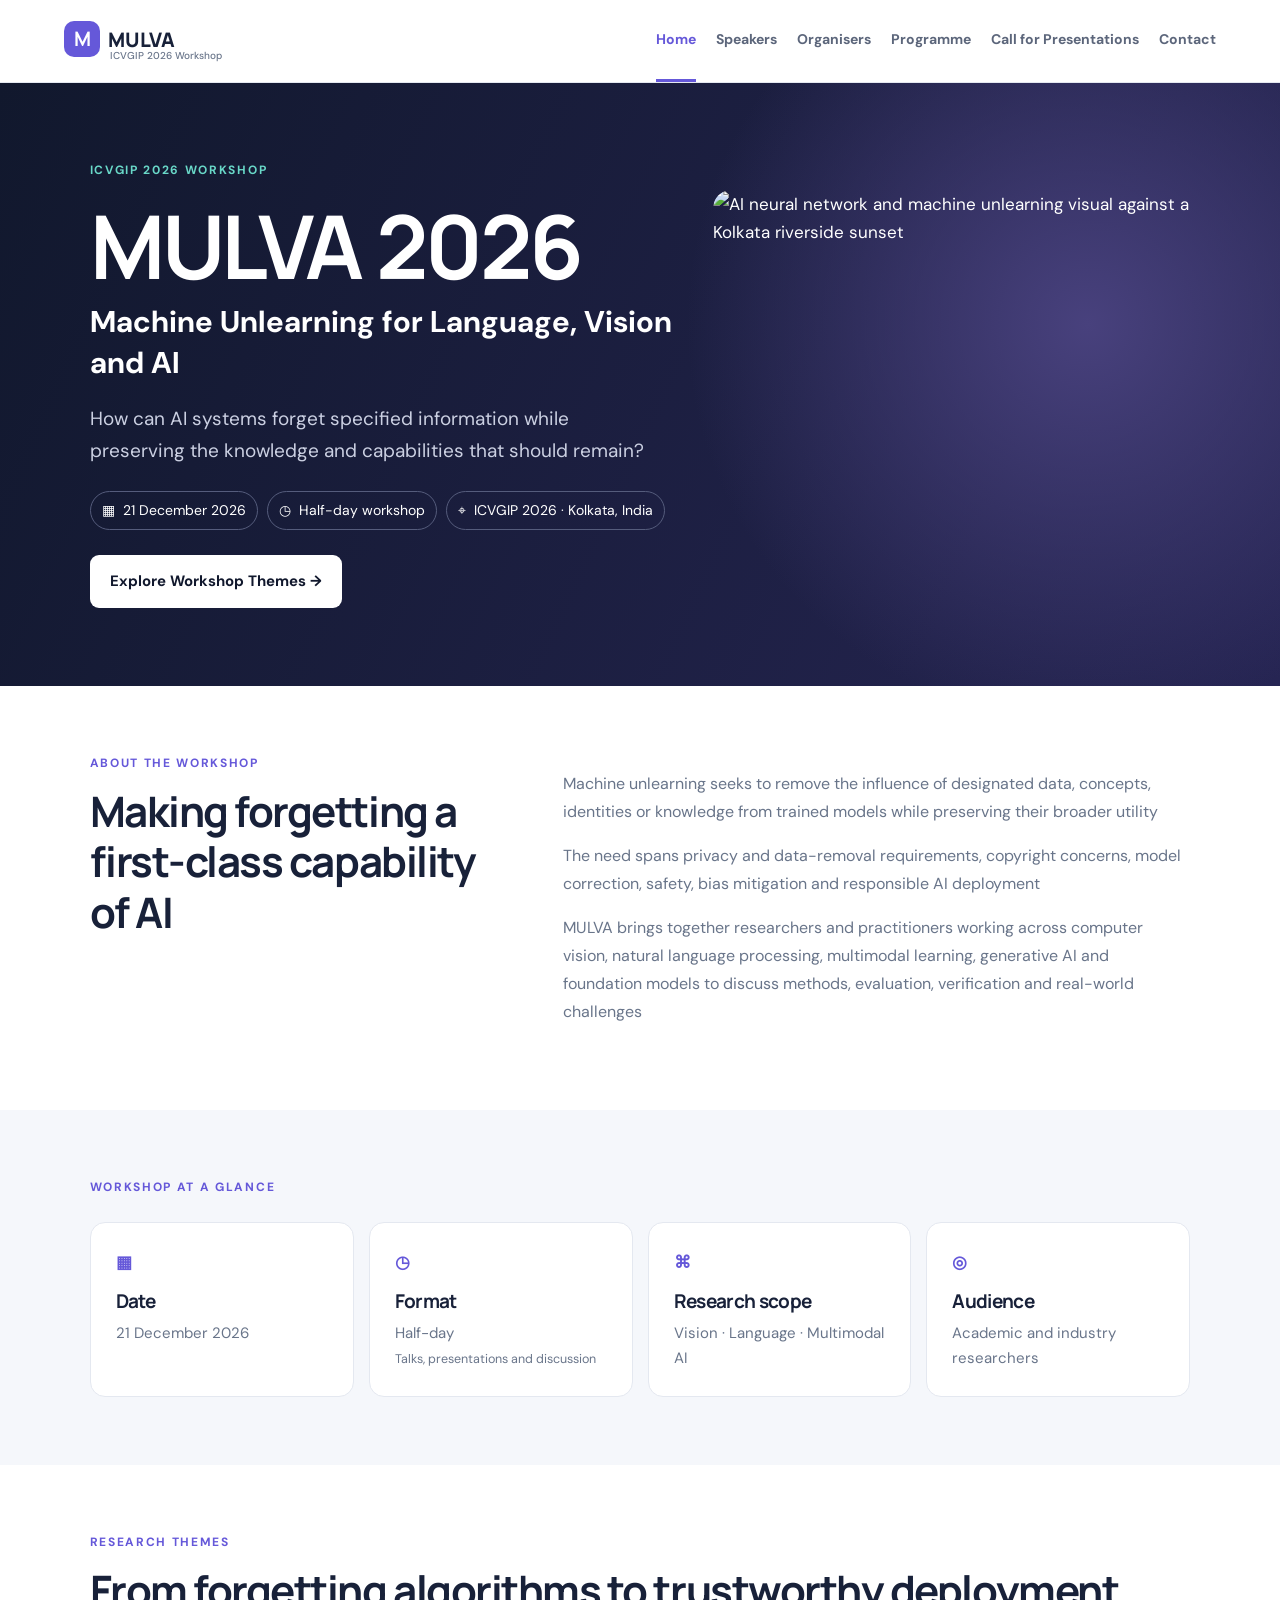
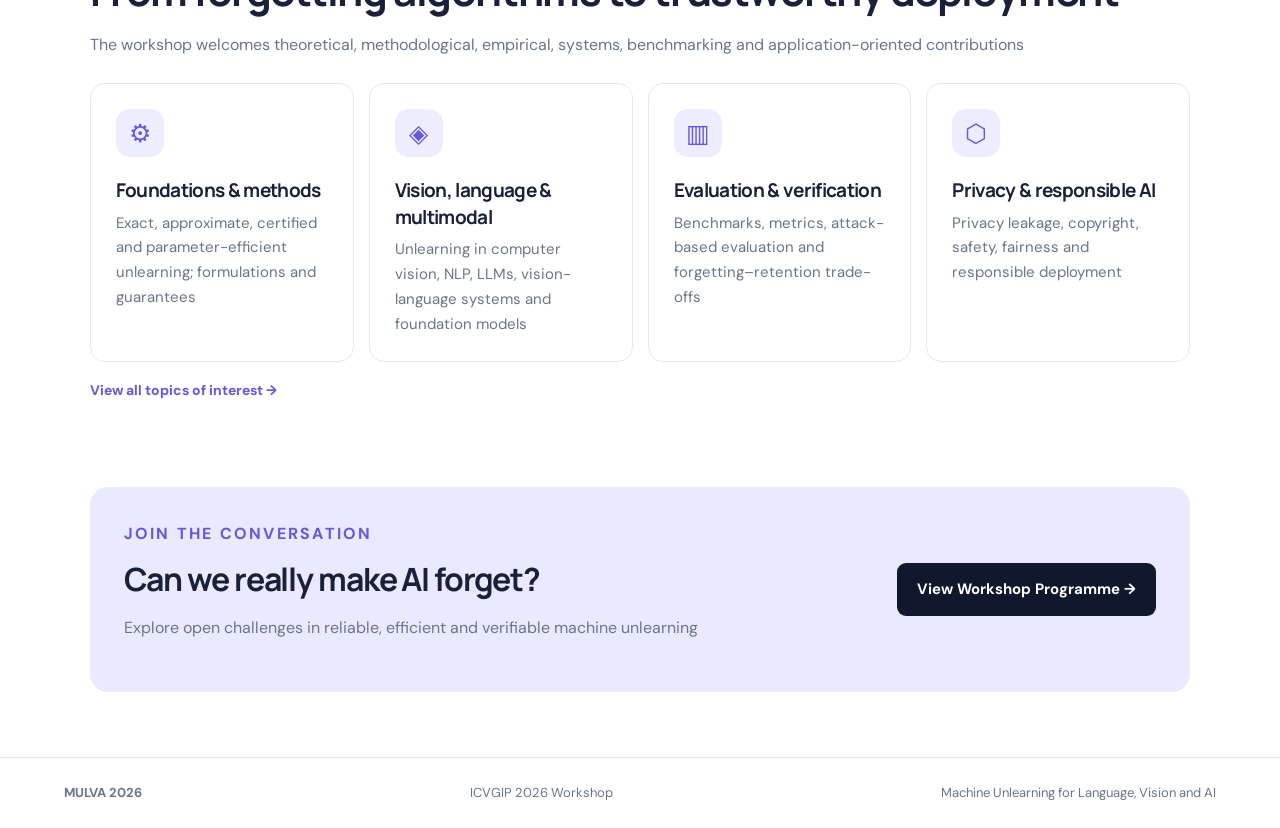
==== index.html @ ffd749b0 "Update index.html" ====
<!doctype html>
<html lang="en">
<head>
  <meta charset="utf-8">
  <meta name="viewport" content="width=device-width, initial-scale=1">
  <meta name="description" content="MULVA 2026: Machine Unlearning for Language, Vision and AI — ICVGIP 2026 workshop">
  <title>Home | MULVA 2026</title>
  <link rel="stylesheet" href="assets/style.css">

  <style>
    /* Homepage readability improvements */
    body {
      font-size: 17px;
    }

    .nav a {
      font-size: 14px;
    }

    .hero {
      min-height: 490px;
      padding-top: 78px;
      padding-bottom: 78px;
    }

    .hero h1 {
      font-size: clamp(58px, 7vw, 88px);
    }

    .hero .subtitle {
      font-size: clamp(22px, 2.5vw, 30px);
      line-height: 1.35;
    }

    .hero p:not(.eyebrow):not(.subtitle) {
      font-size: 19px;
      line-height: 1.65;
    }

    .meta span {
      font-size: 14px;
    }

    .button {
      font-size: 15px;
      padding: 14px 20px;
    }

    .eyebrow {
      font-size: 12px;
    }

    .copy p,
    .muted {
      font-size: 16px;
      line-height: 1.75;
    }

    .section h2 {
      font-size: clamp(30px, 3.5vw, 42px);
    }

    .card {
      padding: 25px;
    }

    .card h3 {
      font-size: 19px;
      line-height: 1.4;
    }

    .card p {
      font-size: 15px;
      line-height: 1.65;
    }

    .cta h2 {
      font-size: 32px;
    }

    .cta p {
      font-size: 16px;
    }

    .email {
      font-size: 14px;
    }

    .footer {
      font-size: 13px;
    }

    /* Photographic hero banner */
    .art {
      position: relative;
      min-width: 0;
      height: 390px;
      overflow: hidden;
      isolation: isolate;
      border-radius: 18px;
    }

    .hero-banner-image {
      display: block;
      width: 100%;
      height: 100%;
      object-fit: cover;
      object-position: center;
      border-radius: 18px;
    }

    /* Research-theme cards: no numerical labels */
    .theme-card-icon {
      display: inline-grid;
      place-items: center;
      width: 48px;
      height: 48px;
      border-radius: 14px;
      background: #eeedff;
      color: var(--purple);
      font-size: 25px;
      margin-bottom: 8px;
    }

    /* Tablet layout */
    @media (max-width: 980px) {
      .hero {
        min-height: auto;
      }

      .nav a {
        font-size: 12px;
      }

      .card {
        padding: 20px;
      }
    }

    /* Mobile layout */
    @media (max-width: 740px) {
      body {
        font-size: 16px;
      }

      .hero {
        padding: 48px 24px 25px;
      }

      .hero h1 {
        font-size: clamp(48px, 12vw, 65px);
      }

      .hero .subtitle {
        font-size: 23px;
      }

      .hero p:not(.eyebrow):not(.subtitle) {
        font-size: 17px;
      }

      .art {
        height: 240px;
        margin-top: 10px;
      }

      .copy p,
      .muted {
        font-size: 16px;
      }

      .card h3 {
        font-size: 19px;
      }

      .card p {
        font-size: 16px;
      }

      .cta h2 {
        font-size: 28px;
      }

      .footer {
        font-size: 12px;
      }
    }
  </style>
</head>

<body>
  <header class="header">
    <a class="brand" href="index.html">
      <b>M</b>MULVA
      <small>ICVGIP 2026 Workshop</small>
    </a>

    <button
      class="toggle"
      aria-label="Toggle navigation"
      aria-expanded="false"
    >☰</button>

    <nav class="nav">
      <a class="active" href="index.html">Home</a>
      <a href="speakers.html">Speakers</a>
      <a href="organisers.html">Organisers</a>
      <a href="program.html">Programme</a>
      <a href="call-for-presentations.html">Call for Presentations</a>
      <a href="contact.html">Contact</a>
    </nav>
  </header>

  <main>
    <section class="hero">
      <div>
        <p class="eyebrow">ICVGIP 2026 Workshop</p>
        <h1>MULVA 2026</h1>
        <p class="subtitle">Machine Unlearning for Language, Vision and AI</p>
        <p>How can AI systems forget specified information while preserving the knowledge and capabilities that should remain?</p>

        <div class="meta">
          <span>▦ &nbsp;21 December 2026</span>
          <span>◷ &nbsp;Half-day workshop</span>
          <span>⌖ &nbsp;ICVGIP 2026 · Kolkata, India</span>
        </div>

        <a class="button" href="call-for-presentations.html">Explore Workshop Themes →</a>
      </div>

      <div class="art">
        <img
          src="assets/mulva-hero.png"
          alt="AI neural network and machine unlearning visual against a Kolkata riverside sunset"
          class="hero-banner-image"
        >
      </div>
    </section>

    <section class="section intro">
      <div>
        <p class="eyebrow">About the workshop</p>
        <h2>Making forgetting a first-class capability of AI</h2>
      </div>

      <div class="copy">
        <p>Machine unlearning seeks to remove the influence of designated data, concepts, identities or knowledge from trained models while preserving their broader utility</p>
        <p>The need spans privacy and data-removal requirements, copyright concerns, model correction, safety, bias mitigation and responsible AI deployment</p>
        <p>MULVA brings together researchers and practitioners working across computer vision, natural language processing, multimodal learning, generative AI and foundation models to discuss methods, evaluation, verification and real-world challenges</p>
      </div>
    </section>

    <section class="section wash">
      <p class="eyebrow">Workshop at a glance</p>

      <div class="grid">
        <article class="card">
          <span class="num">▦</span>
          <h3>Date</h3>
          <p>21 December 2026</p>
        </article>

        <article class="card">
          <span class="num">◷</span>
          <h3>Format</h3>
          <p>Half-day<br><small>Talks, presentations and discussion</small></p>
        </article>

        <article class="card">
          <span class="num">⌘</span>
          <h3>Research scope</h3>
          <p>Vision · Language · Multimodal AI</p>
        </article>

        <article class="card">
          <span class="num">◎</span>
          <h3>Audience</h3>
          <p>Academic and industry researchers</p>
        </article>
      </div>
    </section>

    <section class="section">
      <p class="eyebrow">Research themes</p>
      <h2>From forgetting algorithms to trustworthy deployment</h2>
      <p class="muted">The workshop welcomes theoretical, methodological, empirical, systems, benchmarking and application-oriented contributions</p>

      <div class="grid">
        <article class="card">
          <span class="theme-card-icon" aria-hidden="true">⚙</span>
          <h3>Foundations &amp; methods</h3>
          <p>Exact, approximate, certified and parameter-efficient unlearning; formulations and guarantees</p>
        </article>

        <article class="card">
          <span class="theme-card-icon" aria-hidden="true">◈</span>
          <h3>Vision, language &amp; multimodal</h3>
          <p>Unlearning in computer vision, NLP, LLMs, vision-language systems and foundation models</p>
        </article>

        <article class="card">
          <span class="theme-card-icon" aria-hidden="true">▥</span>
          <h3>Evaluation &amp; verification</h3>
          <p>Benchmarks, metrics, attack-based evaluation and forgetting–retention trade-offs</p>
        </article>

        <article class="card">
          <span class="theme-card-icon" aria-hidden="true">⬡</span>
          <h3>Privacy &amp; responsible AI</h3>
          <p>Privacy leakage, copyright, safety, fairness and responsible deployment</p>
        </article>
      </div>

      <p><a class="email" href="call-for-presentations.html">View all topics of interest →</a></p>
    </section>

    <section class="cta">
      <div>
        <p class="eyebrow">Join the conversation</p>
        <h2>Can we really make AI forget?</h2>
        <p class="muted">Explore open challenges in reliable, efficient and verifiable machine unlearning</p>
      </div>

      <a class="button darkbutton" href="program.html">View Workshop Programme →</a>
    </section>
  </main>

  <footer class="footer">
    <strong>MULVA 2026</strong>
    <span>ICVGIP 2026 Workshop</span>
    <span>Machine Unlearning for Language, Vision and AI</span>
  </footer>

  <script src="assets/site.js"></script>
</body>
</html>
---- assets/style.css ----
@import url('https://fonts.googleapis.com/css2?family=DM+Sans:wght@400;500;700&family=Manrope:wght@500;700;800&display=swap');
:root{--ink:#182139;--muted:#69758a;--purple:#6558d9;--navy:#11182d;--teal:#69d8c8;--line:#e4e8f0;--wash:#f5f7fb}
*{box-sizing:border-box}body{margin:0;font-family:'DM Sans',Arial,sans-serif;color:var(--ink);line-height:1.65}a{text-decoration:none;color:inherit}.header{padding:0 5vw;min-height:76px;display:flex;justify-content:space-between;align-items:center;gap:24px;border-bottom:1px solid var(--line);position:sticky;top:0;background:#fff;z-index:5}.brand{font:800 20px Manrope,sans-serif;white-space:nowrap}.brand b{display:inline-grid;place-items:center;background:var(--purple);color:white;border-radius:10px;width:36px;height:36px;margin-right:8px}.brand small{display:block;font:500 10px 'DM Sans';color:var(--muted);margin-left:46px;margin-top:-8px}.nav{display:flex;gap:20px;align-items:center}.nav a{font-size:12px;font-weight:700;color:#5c667b;padding:28px 0;border-bottom:3px solid transparent}.nav a:hover,.nav a.active{color:var(--purple);border-color:var(--purple)}.toggle{display:none;border:0;background:none;font-size:24px}.hero{background:radial-gradient(circle at 85% 40%,#48417d,transparent 35%),linear-gradient(115deg,#11182d,#262553);color:#fff;padding:75px 7vw;display:grid;grid-template-columns:1.1fr .9fr;align-items:center;gap:40px;min-height:460px}.eyebrow{text-transform:uppercase;letter-spacing:.14em;font-size:10px;font-weight:700;color:var(--purple);margin:0 0 12px}.hero .eyebrow,.pagehero .eyebrow{color:var(--teal)}h1,h2,h3{font-family:Manrope,Arial,sans-serif;line-height:1.2;letter-spacing:-.035em}.hero h1{font-size:clamp(55px,7vw,86px);margin:0}.subtitle{font-size:clamp(20px,2.5vw,28px);font-weight:700;margin:4px 0 20px}.hero p:not(.eyebrow):not(.subtitle){color:#cbd0e2;max-width:570px}.meta{display:flex;flex-wrap:wrap;gap:9px;margin:25px 0}.meta span{border:1px solid #555c7c;border-radius:24px;padding:7px 11px;font-size:11px}.button{display:inline-block;background:white;color:var(--navy);padding:12px 17px;border-radius:9px;font-size:12px;font-weight:700}.art{position:relative;height:280px;display:grid;place-items:center}.ring{position:absolute;border:1px solid #6b6ba7;border-radius:50%;width:270px;height:270px}.ring.r2{width:340px;height:190px;transform:rotate(40deg)}.ring.r3{width:340px;height:220px;transform:rotate(-50deg)}.core{z-index:1;border-radius:50%;width:100px;height:100px;display:grid;place-items:center;text-align:center;background:linear-gradient(135deg,#8277ff,#4d43b7);box-shadow:0 0 0 14px #6558d933;font:800 22px Manrope}.pill{position:absolute;background:#242b50;border:1px solid #626997;color:#fff;border-radius:8px;padding:8px 10px;font-size:9px;font-weight:700;letter-spacing:.08em}.p1{top:20px;left:8%}.p2{right:0;top:100px}.p3{bottom:12px;left:12%}.p4{bottom:35px;right:10%}.section{padding:68px 7vw}.intro{display:grid;grid-template-columns:.8fr 1.2fr;gap:55px}.section h2{font-size:clamp(28px,3.5vw,40px);margin:0 0 15px}.copy p,.muted{font-size:14px;color:var(--muted)}.wash{background:var(--wash)}.grid{display:grid;grid-template-columns:repeat(4,1fr);gap:15px;margin-top:24px}.card{border:1px solid var(--line);border-radius:15px;padding:22px;background:white}.card h3{font-size:16px;margin:12px 0 7px}.card p{font-size:12px;color:var(--muted);margin:0}.num{color:var(--purple);font-weight:800}.cta{margin:0 7vw 65px;padding:34px;background:#ebe9ff;border-radius:18px;display:flex;justify-content:space-between;align-items:center;gap:24px}.cta h2{font-size:28px;margin:0 0 8px}.darkbutton{background:var(--navy);color:#fff}.footer{border-top:1px solid var(--line);padding:24px 5vw;display:flex;justify-content:space-between;gap:16px;color:var(--muted);font-size:10px}.pagehero{padding:60px 7vw;background:linear-gradient(115deg,#11182d,#29265e);color:#fff}.pagehero h1{font-size:clamp(38px,5vw,58px);margin:0 0 12px}.pagehero p:not(.eyebrow){color:#cbd0e2;max-width:700px}.content{max-width:1180px;margin:auto}.notice{background:#f5f4ff;border:1px solid #ddd9ff;padding:18px 20px;border-radius:12px;margin-bottom:25px;font-size:13px}.notice p{margin:5px 0 0;color:var(--muted)}.people{display:grid;grid-template-columns:repeat(2,1fr);gap:18px}.person{border:1px solid var(--line);border-radius:16px;padding:25px}.initials{width:54px;height:54px;border-radius:15px;background:var(--purple);color:white;display:grid;place-items:center;font:800 18px Manrope;margin-bottom:15px}.person h2{font-size:21px;margin:0 0 5px}.aff{font-size:12px;color:var(--purple);font-weight:700}.person p{font-size:12px;color:var(--muted)}.email{display:block;color:var(--purple);font-size:11px;font-weight:700;overflow-wrap:anywhere}.schedule{border-top:1px solid var(--line)}.slot{display:grid;grid-template-columns:100px 1fr;gap:20px;padding:20px 0;border-bottom:1px solid var(--line)}.slot time{color:var(--purple);font-weight:700;font-size:12px}.slot h2{font-size:17px;margin:0 0 5px}.slot p{font-size:13px;color:var(--muted);margin:0}.topics{display:grid;grid-template-columns:repeat(2,1fr);gap:0 32px}.topic{display:flex;gap:13px;padding:15px 0;border-bottom:1px solid var(--line);font-size:13px}.topic b{color:var(--purple);font-size:11px}.contact{display:grid;grid-template-columns:1fr 1fr;gap:20px}.contact .card{padding:28px}.contact a{color:var(--purple);font-weight:700}.subheading{margin-top:40px}.clean{font-size:13px;color:var(--muted);padding-left:20px}.clean li{padding:5px 0}
@media(max-width:980px){.nav{gap:10px}.nav a{font-size:10px}.hero{padding:60px 5vw}.section{padding:55px 5vw}.grid{grid-template-columns:repeat(2,1fr)}}
@media(max-width:740px){.header{padding:0 20px}.toggle{display:block}.nav{display:none;position:absolute;top:75px;left:0;right:0;background:#fff;padding:12px 22px;box-shadow:0 15px 30px #1112;flex-direction:column;align-items:stretch;gap:0}.nav.open{display:flex}.nav a{padding:12px 0;border-bottom:1px solid var(--line)}.hero{grid-template-columns:1fr;padding:52px 24px 20px}.hero h1{font-size:60px}.art{height:220px;transform:scale(.8)}.section{padding:48px 24px}.intro,.people,.topics,.contact{grid-template-columns:1fr}.grid{grid-template-columns:1fr}.cta{margin:0 24px 40px;flex-direction:column;align-items:flex-start;padding:26px}.footer{flex-direction:column}.pagehero{padding:48px 24px}.slot{grid-template-columns:70px 1fr;gap:12px}}
/* Organiser profile photograph */
.organiser-photo {
  width: 120px;
  height: 120px;
  object-fit: cover;
  object-position: center top;
  border-radius: 50%;
  display: block;
  margin: 0 auto 1rem;
  border: 3px solid var(--line);
}
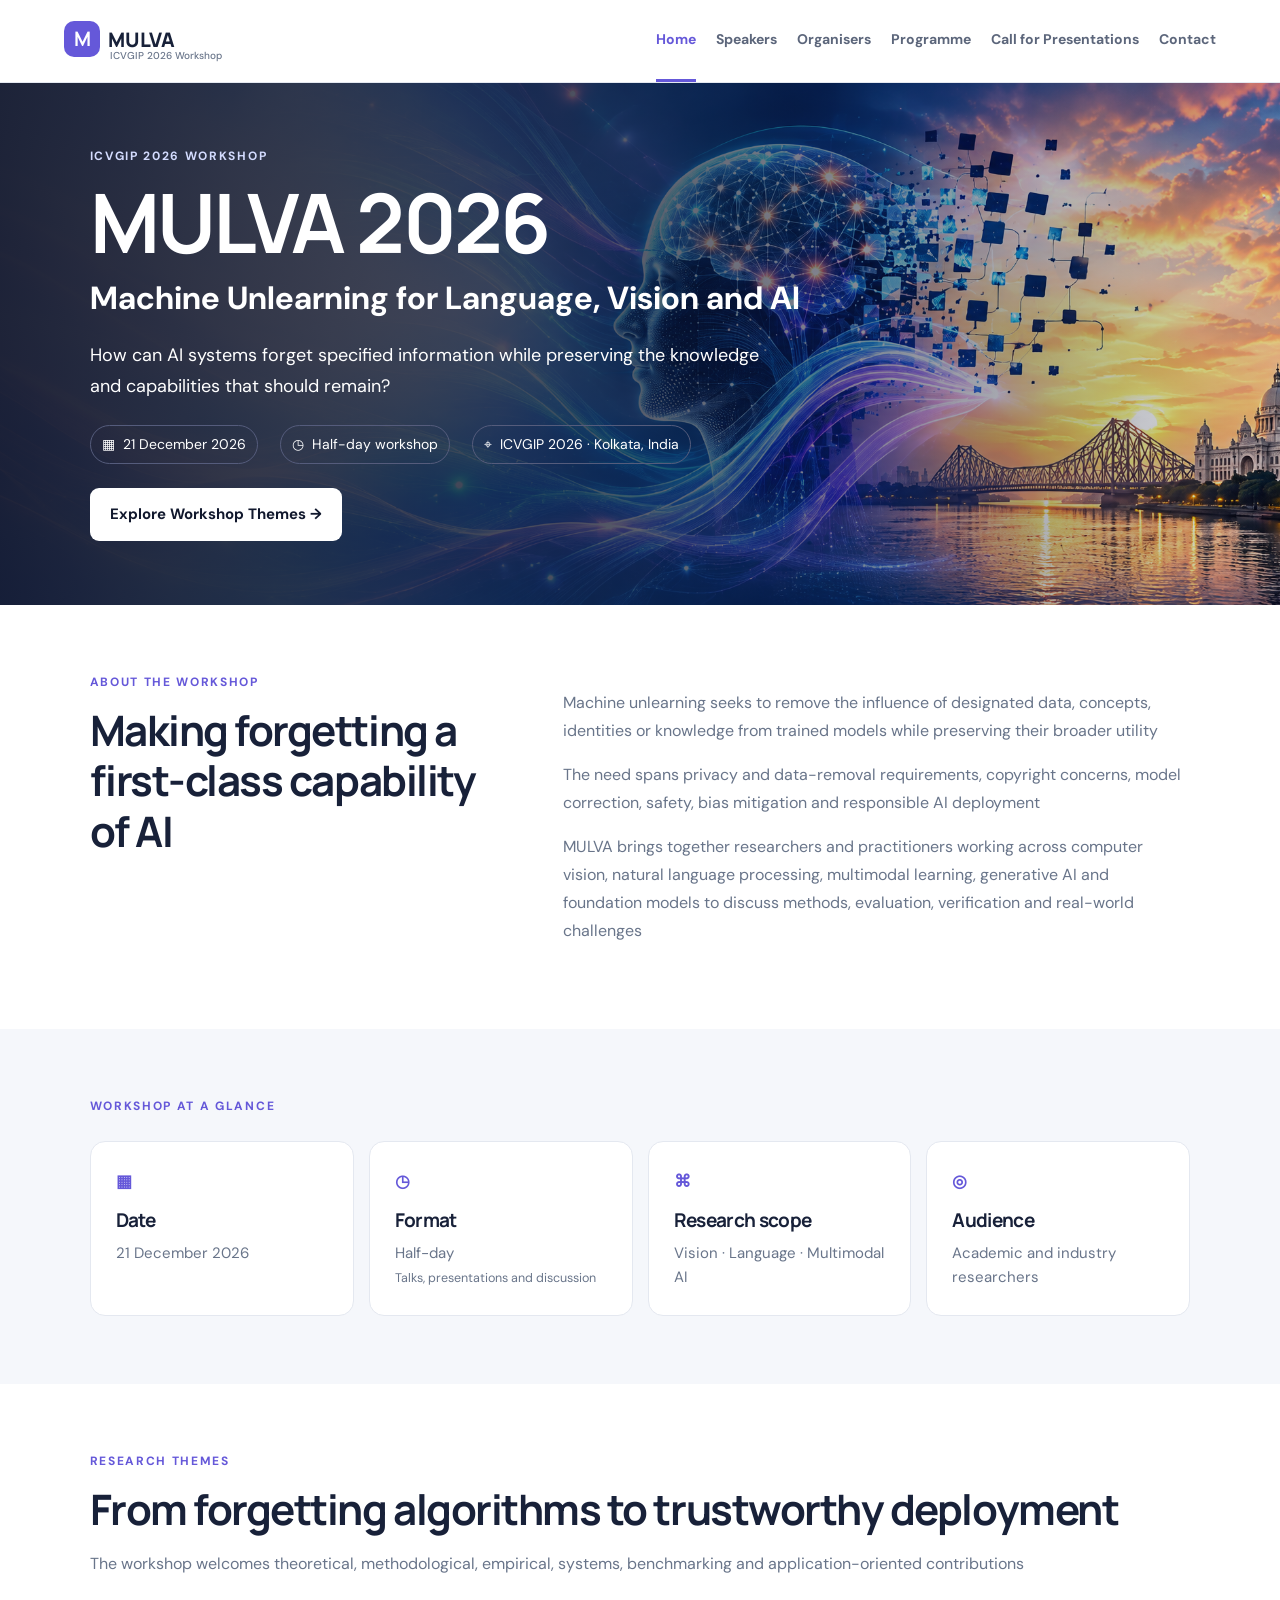
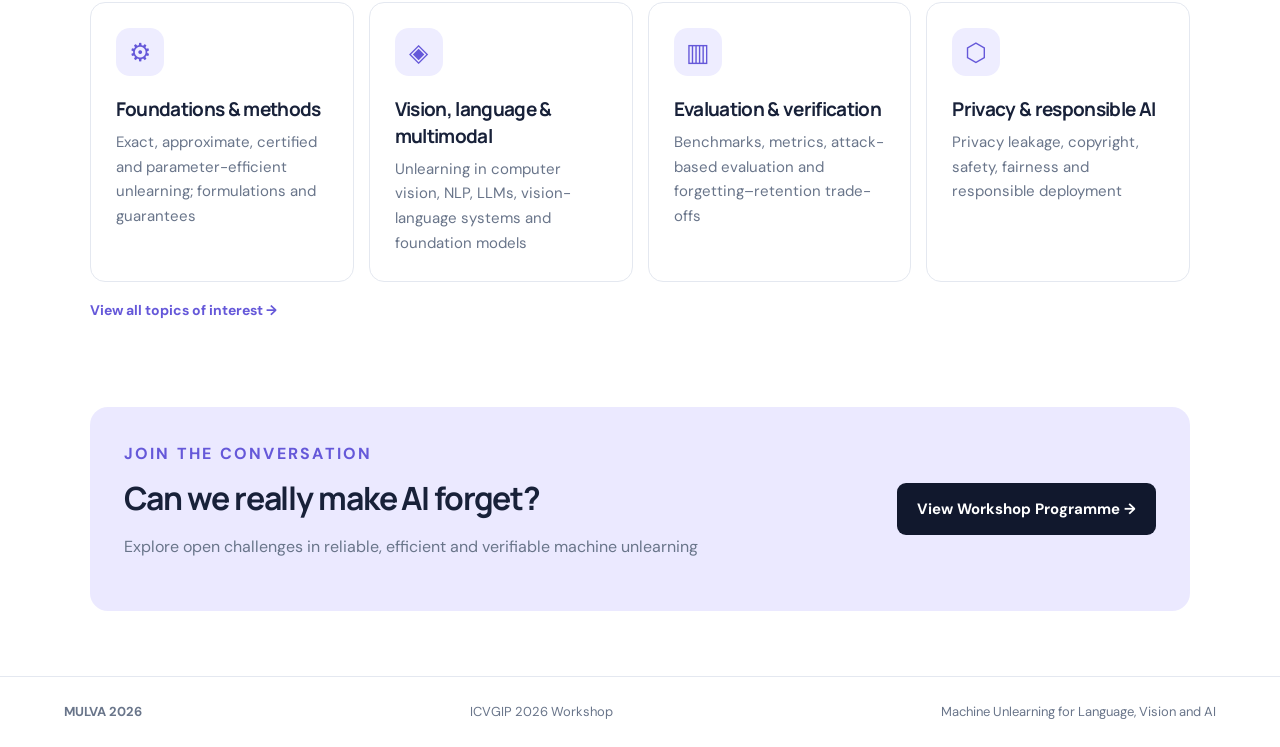
==== commit 9d2a2cfd: "Update index.html" ====
--- a/index.html
+++ b/index.html
@@ -18,30 +18,6 @@
       font-size: 14px;
     }
 
-    .hero {
-      min-height: 490px;
-      padding-top: 78px;
-      padding-bottom: 78px;
-    }
-
-    .hero h1 {
-      font-size: clamp(58px, 7vw, 88px);
-    }
-
-    .hero .subtitle {
-      font-size: clamp(22px, 2.5vw, 30px);
-      line-height: 1.35;
-    }
-
-    .hero p:not(.eyebrow):not(.subtitle) {
-      font-size: 19px;
-      line-height: 1.65;
-    }
-
-    .meta span {
-      font-size: 14px;
-    }
-
     .button {
       font-size: 15px;
       padding: 14px 20px;
@@ -91,26 +67,94 @@
       font-size: 13px;
     }
 
-    /* Photographic hero banner */
-    .art {
+    /* Full-width photographic hero banner */
+    .hero-banner {
       position: relative;
-      min-width: 0;
-      height: 390px;
+      width: 100%;
+      min-height: 520px;
+      box-sizing: border-box;
       overflow: hidden;
+      display: flex;
+      align-items: center;
+      padding: 64px clamp(24px, 7vw, 100px);
+      background: #11172b;
       isolation: isolate;
-      border-radius: 18px;
+      border-radius: 0;
     }
 
     .hero-banner-image {
+      position: absolute;
+      inset: 0;
       display: block;
       width: 100%;
       height: 100%;
       object-fit: cover;
       object-position: center;
-      border-radius: 18px;
-    }
-
-    /* Research-theme cards: no numerical labels */
+      z-index: -2;
+    }
+
+    .hero-banner::after {
+      content: "";
+      position: absolute;
+      inset: 0;
+      background: linear-gradient(
+        90deg,
+        rgba(8, 13, 35, 0.90) 0%,
+        rgba(8, 13, 35, 0.72) 45%,
+        rgba(8, 13, 35, 0.12) 100%
+      );
+      z-index: -1;
+      pointer-events: none;
+    }
+
+    .hero-banner-overlay {
+      position: relative;
+      width: 100%;
+      max-width: 850px;
+      color: #ffffff;
+    }
+
+    .hero-banner-overlay h1 {
+      margin: 12px 0;
+      color: #ffffff;
+      font-size: clamp(48px, 7vw, 82px);
+      line-height: 1.05;
+    }
+
+    .hero-banner-overlay .subtitle {
+      font-size: clamp(22px, 3vw, 32px);
+      line-height: 1.35;
+      color: #ffffff;
+    }
+
+    .hero-banner-overlay p:not(.eyebrow):not(.subtitle) {
+      max-width: 700px;
+      font-size: 18px;
+      line-height: 1.7;
+      color: #ffffff;
+    }
+
+    .hero-banner-overlay .eyebrow {
+      color: #d4dcff;
+    }
+
+    .hero-banner-overlay .meta {
+      display: flex;
+      flex-wrap: wrap;
+      gap: 12px 22px;
+      margin: 24px 0;
+    }
+
+    .hero-banner-overlay .meta span {
+      color: #ffffff;
+      font-size: 14px;
+    }
+
+    .hero-banner-overlay .button {
+      display: inline-block;
+    }
+
+    /* Research-theme cards */
     .theme-card-icon {
       display: inline-grid;
       place-items: center;
@@ -125,10 +169,6 @@
 
     /* Tablet layout */
     @media (max-width: 980px) {
-      .hero {
-        min-height: auto;
-      }
-
       .nav a {
         font-size: 12px;
       }
@@ -144,25 +184,29 @@
         font-size: 16px;
       }
 
-      .hero {
-        padding: 48px 24px 25px;
-      }
-
-      .hero h1 {
-        font-size: clamp(48px, 12vw, 65px);
-      }
-
-      .hero .subtitle {
-        font-size: 23px;
-      }
-
-      .hero p:not(.eyebrow):not(.subtitle) {
-        font-size: 17px;
-      }
-
-      .art {
-        height: 240px;
-        margin-top: 10px;
+      .hero-banner {
+        min-height: 540px;
+        padding: 44px 24px;
+      }
+
+      .hero-banner-image {
+        object-position: 60% center;
+      }
+
+      .hero-banner-overlay h1 {
+        font-size: clamp(44px, 12vw, 60px);
+      }
+
+      .hero-banner-overlay .subtitle {
+        font-size: 22px;
+      }
+
+      .hero-banner-overlay p:not(.eyebrow):not(.subtitle) {
+        font-size: 16px;
+      }
+
+      .hero-banner-overlay .meta {
+        gap: 10px 16px;
       }
 
       .copy p,
@@ -213,8 +257,15 @@
   </header>
 
   <main>
-    <section class="hero">
-      <div>
+    <!-- Full-width hero banner -->
+    <section class="hero-banner">
+      <img
+        src="assets/mulva-hero.png"
+        alt="AI neural network and machine unlearning visual against a Kolkata riverside sunset"
+        class="hero-banner-image"
+      >
+
+      <div class="hero-banner-overlay">
         <p class="eyebrow">ICVGIP 2026 Workshop</p>
         <h1>MULVA 2026</h1>
         <p class="subtitle">Machine Unlearning for Language, Vision and AI</p>
@@ -228,14 +279,6 @@
 
         <a class="button" href="call-for-presentations.html">Explore Workshop Themes →</a>
       </div>
-
-      <div class="art">
-        <img
-          src="assets/mulva-hero.png"
-          alt="AI neural network and machine unlearning visual against a Kolkata riverside sunset"
-          class="hero-banner-image"
-        >
-      </div>
     </section>
 
     <section class="section intro">
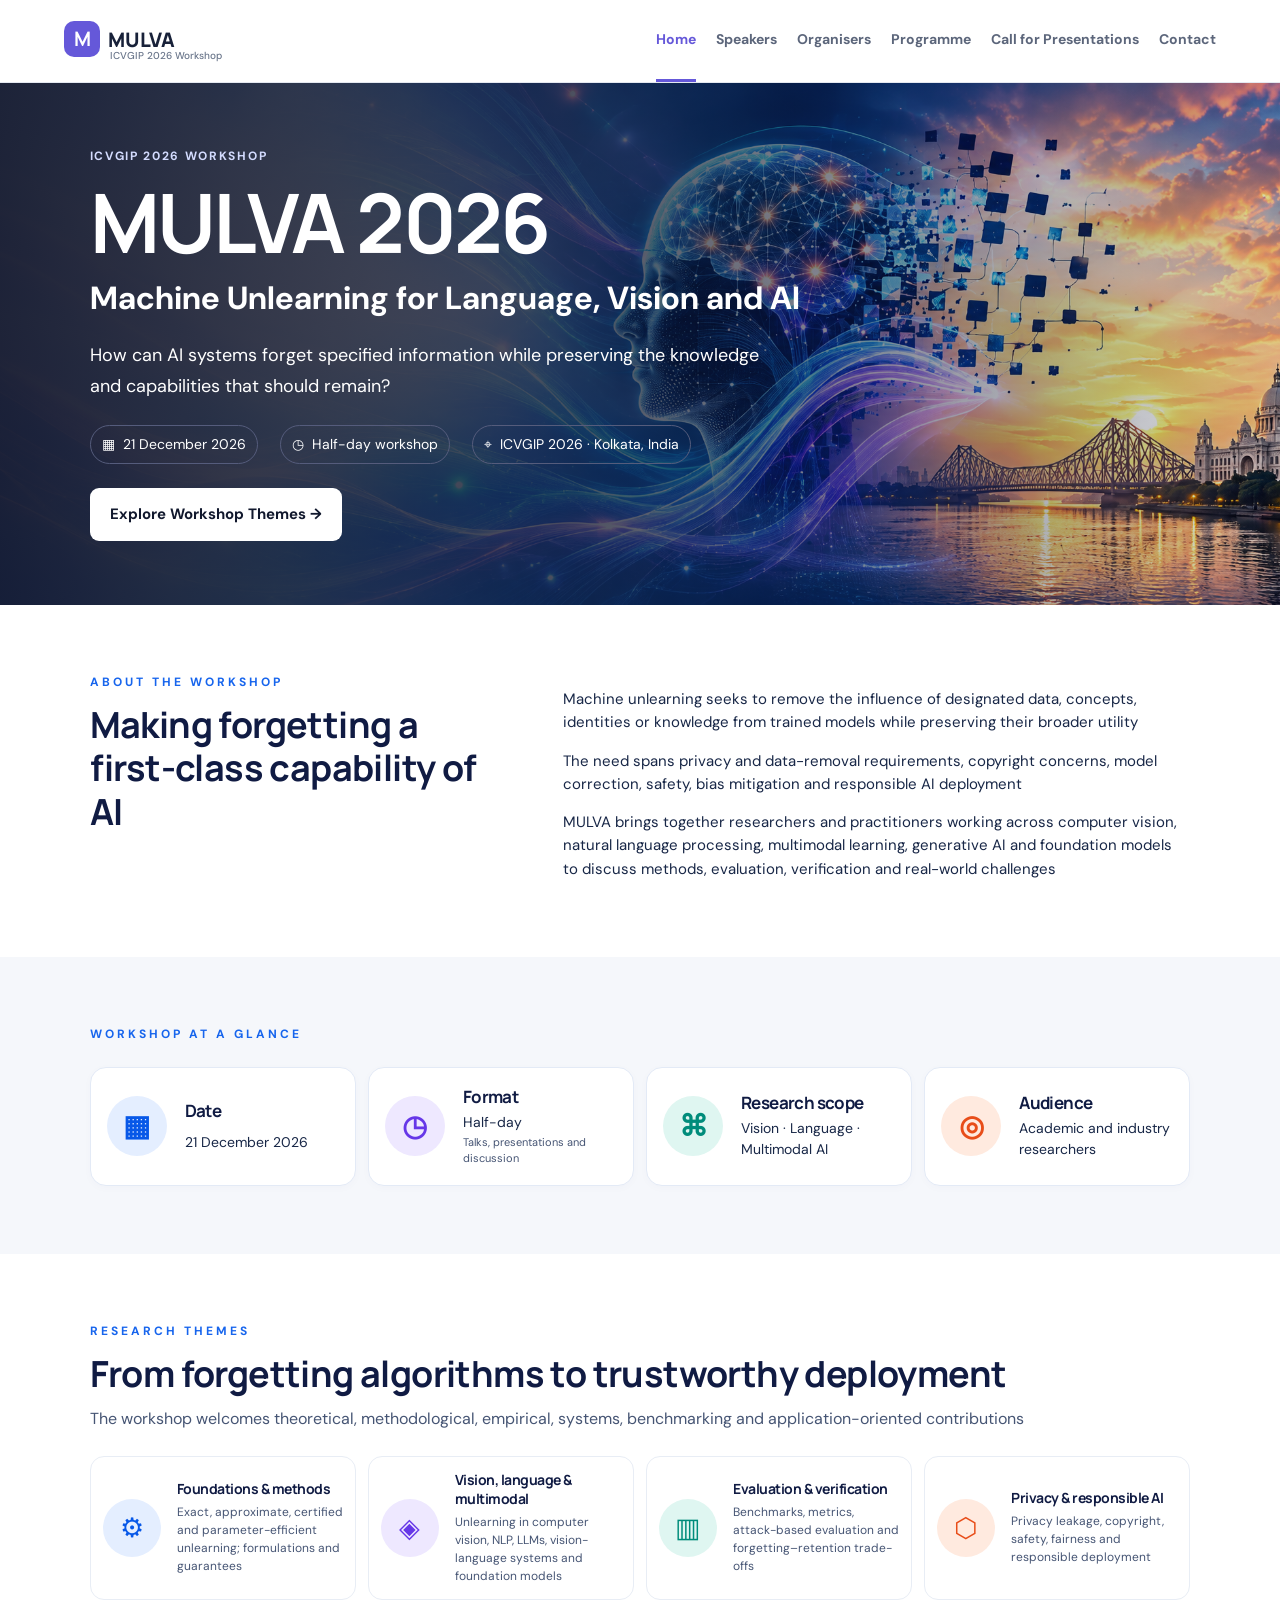
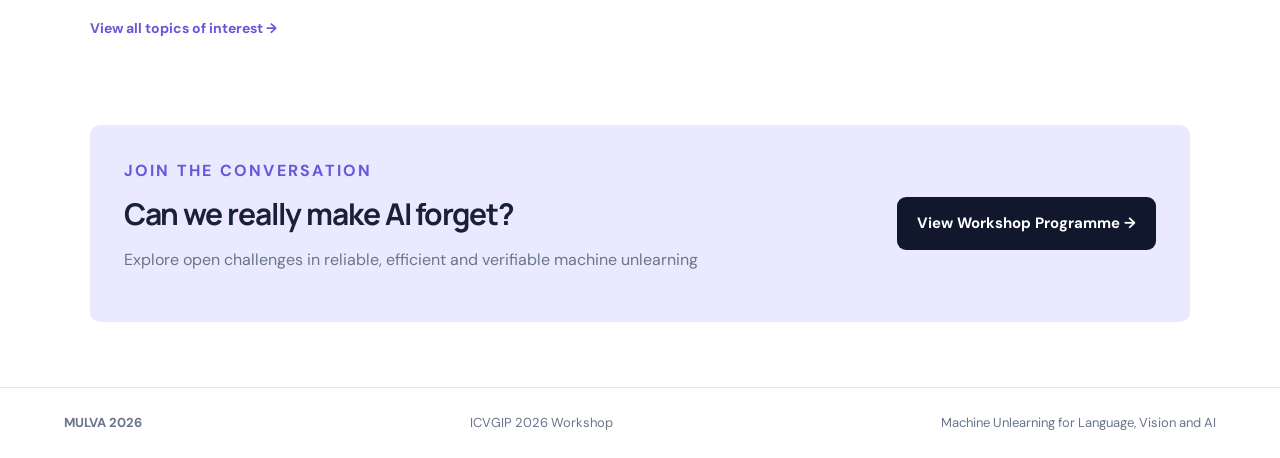
==== commit 0a77ec0a: "Update index.html" ====
--- a/index.html
+++ b/index.html
@@ -1,4 +1,3 @@
-
 <!doctype html>
 <html lang="en">
 <head>
@@ -230,6 +229,259 @@
         font-size: 12px;
       }
     }
+    
+/* ==========================================
+   Reference design: typography and card layout
+   ========================================== */
+
+/* Section headings */
+.section h2 {
+  font-size: clamp(29px, 3vw, 36px);
+  line-height: 1.2;
+  letter-spacing: -0.6px;
+  color: #101b43;
+  margin-top: 8px;
+  margin-bottom: 12px;
+}
+
+.section > .eyebrow,
+.section > div > .eyebrow {
+  font-size: 12px;
+  font-weight: 700;
+  letter-spacing: 3px;
+  line-height: 1.5;
+  color: #1765ed;
+}
+
+.section > .muted {
+  font-size: 16px;
+  line-height: 1.55;
+  color: #465574;
+  margin-top: 6px;
+  margin-bottom: 16px;
+}
+
+/* Shared card grid */
+.section .grid {
+  display: grid;
+  grid-template-columns: repeat(4, minmax(0, 1fr));
+  gap: 12px;
+  align-items: stretch;
+}
+
+/* Workshop at a Glance cards */
+.section.wash .card {
+  display: grid;
+  grid-template-columns: 64px minmax(0, 1fr);
+  grid-template-rows: auto auto;
+  column-gap: 14px;
+  align-content: center;
+  align-items: center;
+  min-width: 0;
+  min-height: 100px;
+  padding: 18px 16px;
+  background: #ffffff;
+  border: 1px solid #e3eaf6;
+  border-radius: 16px;
+  box-shadow: 0 2px 8px rgba(28, 58, 110, 0.025);
+}
+
+.section.wash .card .num {
+  grid-column: 1;
+  grid-row: 1 / 3;
+  display: grid;
+  place-items: center;
+  width: 60px;
+  height: 60px;
+  margin: 0;
+  border-radius: 50%;
+  background: #e4eeff;
+  color: #0758e8;
+  font-size: 29px;
+  line-height: 1;
+}
+
+.section.wash .card:nth-child(2) .num {
+  background: #eee8ff;
+  color: #6637e8;
+}
+
+.section.wash .card:nth-child(3) .num {
+  background: #dff6f1;
+  color: #008c7b;
+}
+
+.section.wash .card:nth-child(4) .num {
+  background: #ffeadf;
+  color: #e84d19;
+}
+
+.section.wash .card h3 {
+  grid-column: 2;
+  grid-row: 1;
+  margin: 0 0 4px;
+  font-size: 17px;
+  line-height: 1.3;
+  color: #101b43;
+}
+
+.section.wash .card p {
+  grid-column: 2;
+  grid-row: 2;
+  margin: 0;
+  font-size: 14px;
+  line-height: 1.5;
+  color: #182747;
+}
+
+.section.wash .card p small {
+  display: block;
+  margin-top: 2px;
+  font-size: 11px;
+  line-height: 1.45;
+  color: #465574;
+}
+
+/* Research theme cards */
+.section:not(.intro):not(.wash) .grid .card {
+  display: grid;
+  grid-template-columns: 62px minmax(0, 1fr);
+  grid-template-rows: auto auto;
+  column-gap: 12px;
+  align-content: center;
+  align-items: center;
+  min-width: 0;
+  min-height: 106px;
+  padding: 14px 12px;
+  background: #ffffff;
+  border: 1px solid #e8edf5;
+  border-radius: 14px;
+  box-shadow: none;
+}
+
+.section:not(.intro):not(.wash) .theme-card-icon {
+  grid-column: 1;
+  grid-row: 1 / 3;
+  display: grid;
+  place-items: center;
+  width: 58px;
+  height: 58px;
+  margin: 0;
+  border-radius: 50%;
+  font-size: 27px;
+  line-height: 1;
+  background: #e4eeff;
+  color: #0758e8;
+}
+
+.section:not(.intro):not(.wash) .grid .card:nth-child(2) .theme-card-icon {
+  background: #eee8ff;
+  color: #6637e8;
+}
+
+.section:not(.intro):not(.wash) .grid .card:nth-child(3) .theme-card-icon {
+  background: #dff6f1;
+  color: #008c7b;
+}
+
+.section:not(.intro):not(.wash) .grid .card:nth-child(4) .theme-card-icon {
+  background: #ffeadf;
+  color: #e84d19;
+}
+
+.section:not(.intro):not(.wash) .grid .card h3 {
+  grid-column: 2;
+  grid-row: 1;
+  align-self: end;
+  margin: 0 0 4px;
+  font-size: 14px;
+  line-height: 1.35;
+  color: #101b43;
+}
+
+.section:not(.intro):not(.wash) .grid .card p {
+  grid-column: 2;
+  grid-row: 2;
+  align-self: start;
+  margin: 0;
+  font-size: 12px;
+  line-height: 1.5;
+  color: #465574;
+}
+
+/* About section typography */
+.section.intro .copy p {
+  font-size: 15px;
+  line-height: 1.55;
+  color: #182747;
+  margin-bottom: 8px;
+}
+
+/* Bottom call-to-action */
+.cta {
+  border-radius: 10px;
+}
+
+.cta h2 {
+  font-size: clamp(25px, 3vw, 30px);
+  line-height: 1.25;
+}
+
+.cta p {
+  line-height: 1.5;
+}
+
+/* Tablet */
+@media (max-width: 980px) {
+  .section .grid {
+    grid-template-columns: repeat(2, minmax(0, 1fr));
+  }
+
+  .section.wash .card,
+  .section:not(.intro):not(.wash) .grid .card {
+    min-height: 100px;
+  }
+}
+
+/* Mobile */
+@media (max-width: 560px) {
+  .section .grid {
+    grid-template-columns: 1fr;
+    gap: 12px;
+  }
+
+  .section.wash .card {
+    grid-template-columns: 60px minmax(0, 1fr);
+    padding: 16px;
+  }
+
+  .section:not(.intro):not(.wash) .grid .card {
+    grid-template-columns: 60px minmax(0, 1fr);
+    padding: 15px;
+  }
+
+  .section.wash .card .num,
+  .section:not(.intro):not(.wash) .theme-card-icon {
+    width: 54px;
+    height: 54px;
+  }
+
+  .section.wash .card h3 {
+    font-size: 17px;
+  }
+
+  .section.wash .card p {
+    font-size: 14px;
+  }
+
+  .section:not(.intro):not(.wash) .grid .card h3 {
+    font-size: 15px;
+  }
+
+  .section:not(.intro):not(.wash) .grid .card p {
+    font-size: 13px;
+  }
+}
   </style>
 </head>
 
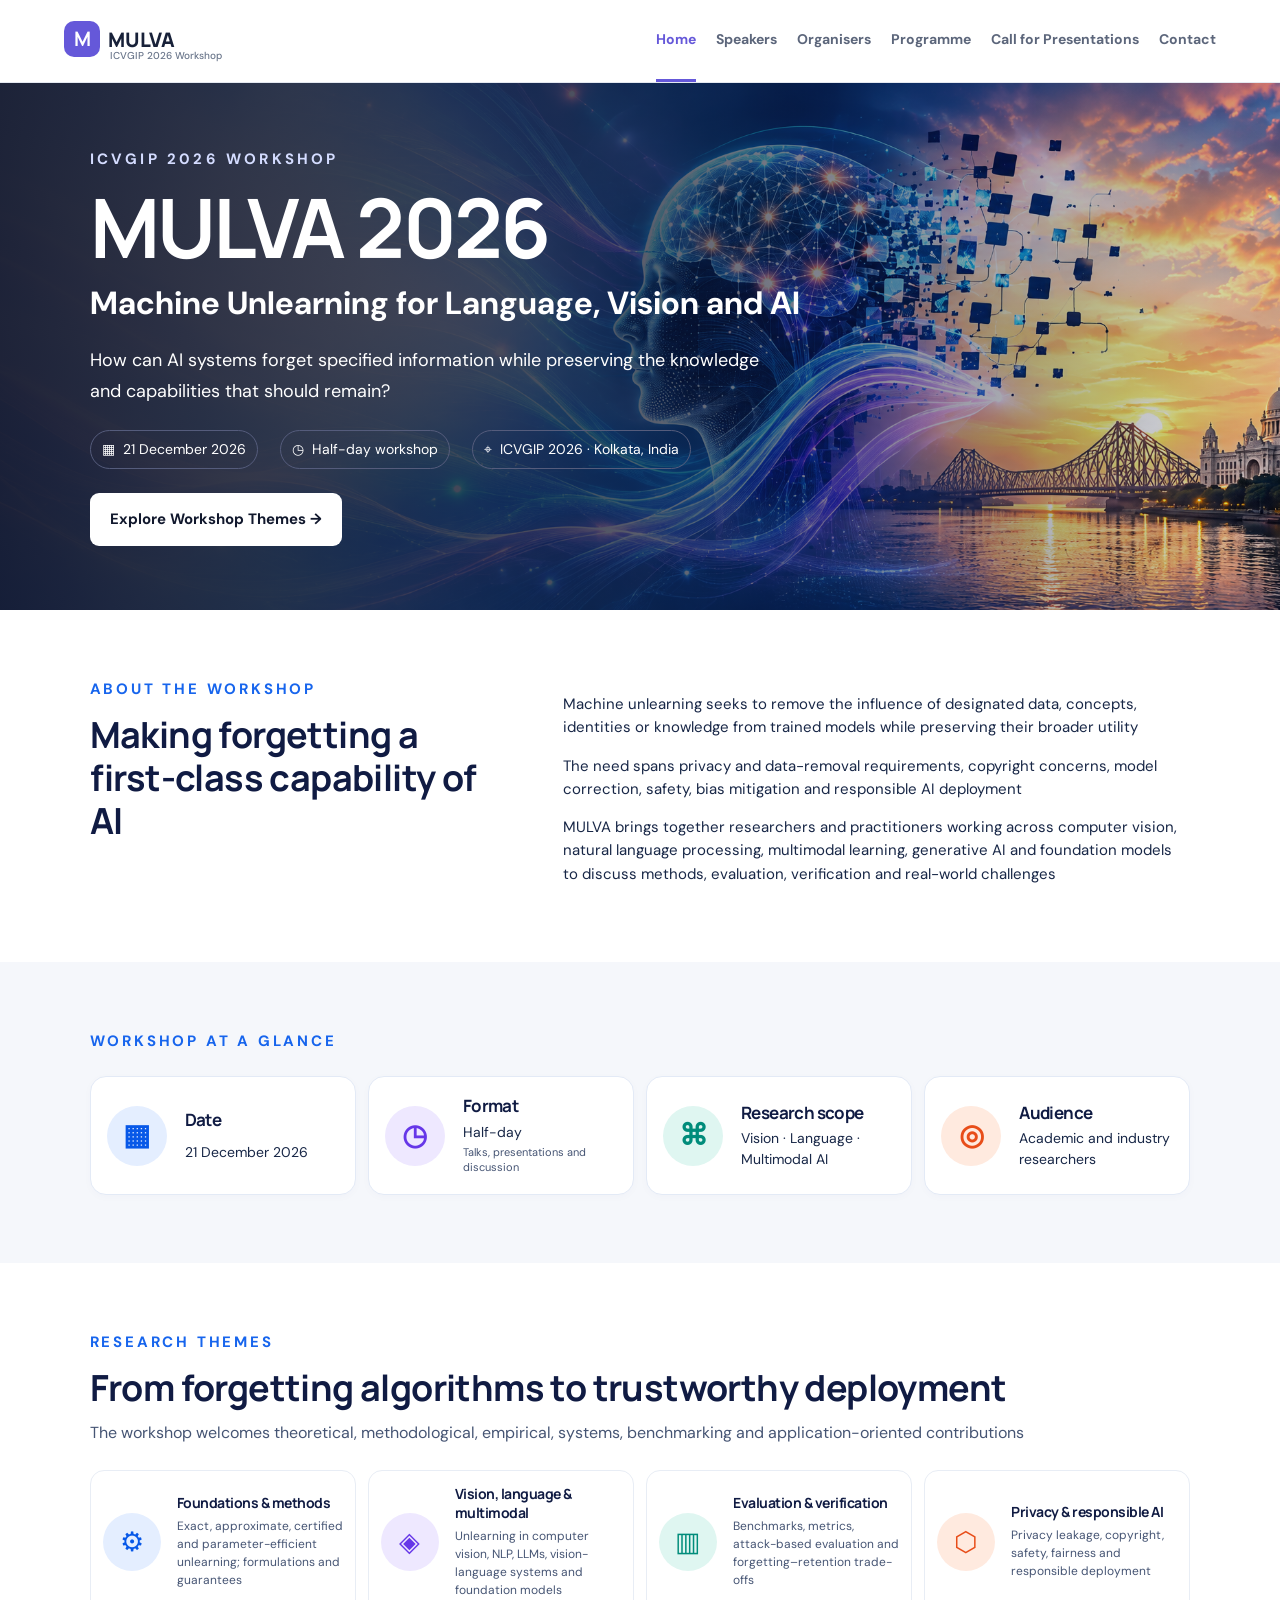
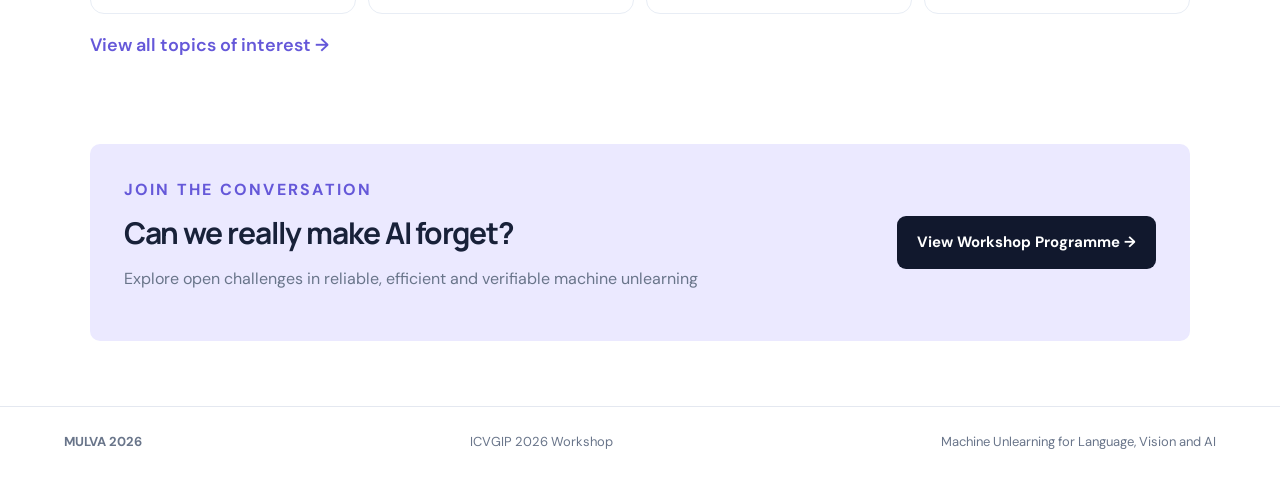
==== commit 6650611e: "Update index.html" ====
--- a/index.html
+++ b/index.html
@@ -482,6 +482,47 @@
     font-size: 13px;
   }
 }
+
+    /* Slightly larger section labels and topic link */
+    .hero-banner-overlay > .eyebrow {
+      font-size: 15px;
+      letter-spacing: 3.2px;
+      font-weight: 700;
+    }
+
+    .section > .eyebrow,
+    .section > div > .eyebrow {
+      font-size: 15px;
+      letter-spacing: 2.8px;
+      font-weight: 700;
+    }
+
+    .section.intro .eyebrow,
+    .section.wash > .eyebrow,
+    .section:not(.intro):not(.wash) > .eyebrow {
+      font-size: 15px;
+    }
+
+    .section > p > a.email {
+      display: inline-block;
+      font-size: 18px;
+      font-weight: 600;
+      line-height: 1.5;
+    }
+
+    @media (max-width: 740px) {
+      .hero-banner-overlay > .eyebrow,
+      .section > .eyebrow,
+      .section > div > .eyebrow {
+        font-size: 13px;
+        letter-spacing: 2.2px;
+      }
+
+      .section > p > a.email {
+        font-size: 17px;
+      }
+    }
+
   </style>
 </head>
 
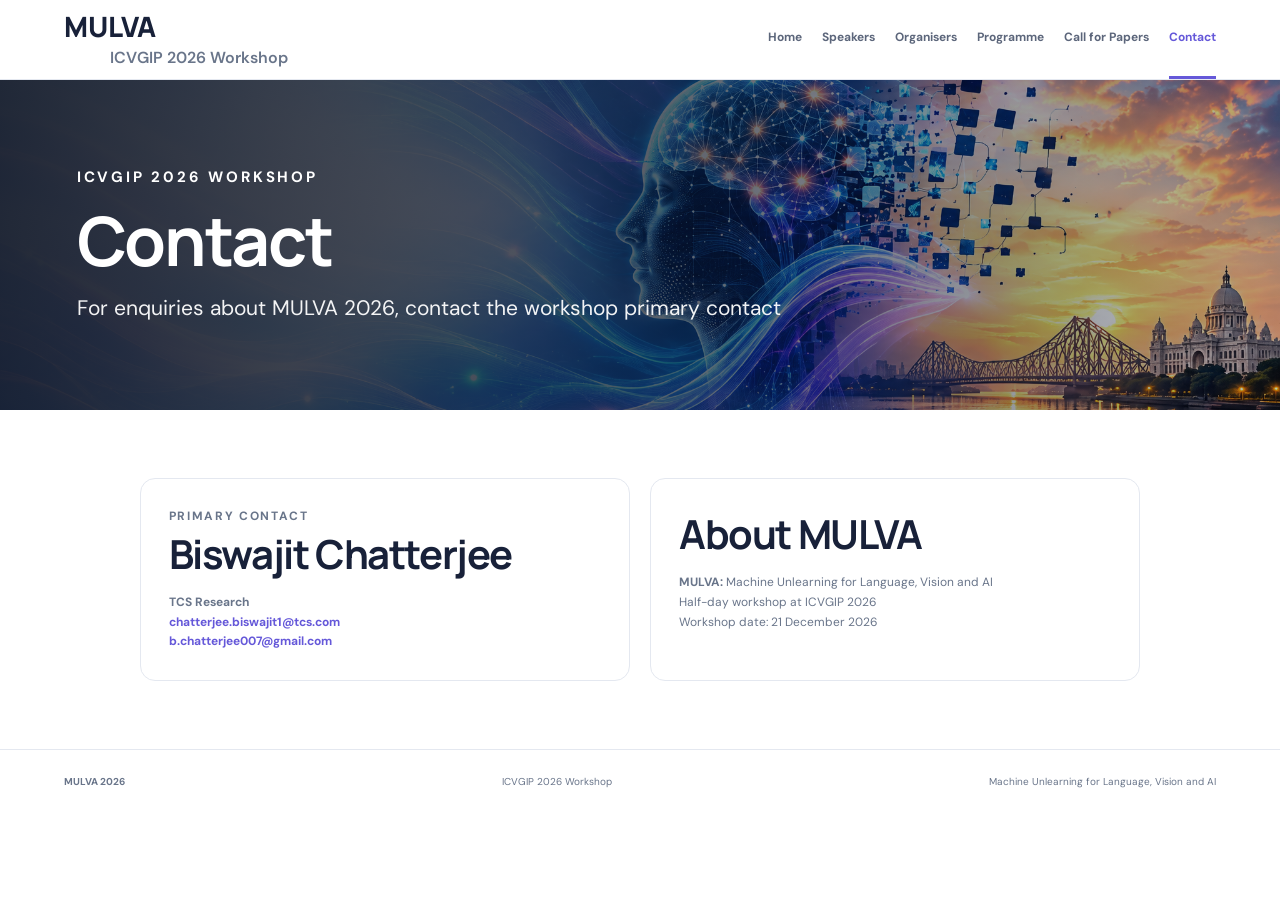
==== commit d7f679bd: "Update index.html" ====
--- a/index.html
+++ b/index.html
@@ -2,663 +2,179 @@
 <html lang="en">
 <head>
   <meta charset="utf-8">
-  <meta name="viewport" content="width=device-width, initial-scale=1">
+  <meta name="viewport" content="width=device-width,initial-scale=1">
   <meta name="description" content="MULVA 2026: Machine Unlearning for Language, Vision and AI — ICVGIP 2026 workshop">
-  <title>Home | MULVA 2026</title>
+  <title>Contact | MULVA 2026</title>
   <link rel="stylesheet" href="assets/style.css">
 
   <style>
-    /* Homepage readability improvements */
-    body {
-      font-size: 17px;
+    /* Brand styling consistent with the other pages */
+    .header .brand {
+      display: flex;
+      flex-direction: column;
+      align-items: flex-start;
+      justify-content: center;
+      font-size: 28px;
+      font-weight: 800;
+      line-height: 1.15;
+      text-decoration: none;
     }
 
-    .nav a {
-      font-size: 14px;
+    .header .brand small {
+      display: block;
+      margin-top: 5px;
+      font-size: 16px;
+      font-weight: 600;
+      line-height: 1.3;
     }
 
-    .button {
-      font-size: 15px;
-      padding: 14px 20px;
-    }
-
-    .eyebrow {
-      font-size: 12px;
-    }
-
-    .copy p,
-    .muted {
-      font-size: 16px;
-      line-height: 1.75;
-    }
-
-    .section h2 {
-      font-size: clamp(30px, 3.5vw, 42px);
-    }
-
-    .card {
-      padding: 25px;
-    }
-
-    .card h3 {
-      font-size: 19px;
-      line-height: 1.4;
-    }
-
-    .card p {
-      font-size: 15px;
-      line-height: 1.65;
-    }
-
-    .cta h2 {
-      font-size: 32px;
-    }
-
-    .cta p {
-      font-size: 16px;
-    }
-
-    .email {
-      font-size: 14px;
-    }
-
-    .footer {
-      font-size: 13px;
-    }
-
-    /* Full-width photographic hero banner */
-    .hero-banner {
+    /* Full-width hero banner */
+    .pagehero {
       position: relative;
-      width: 100%;
-      min-height: 520px;
-      box-sizing: border-box;
+      isolation: isolate;
+      display: flex;
+      flex-direction: column;
+      justify-content: center;
+      min-height: 330px;
+      padding: 54px clamp(24px, 6vw, 88px);
       overflow: hidden;
-      display: flex;
-      align-items: center;
-      padding: 64px clamp(24px, 7vw, 100px);
-      background: #11172b;
-      isolation: isolate;
+      color: #fff;
+      background: #111827 url("assets/mulva-hero.png") center 48% / cover no-repeat;
       border-radius: 0;
     }
 
-    .hero-banner-image {
-      position: absolute;
-      inset: 0;
-      display: block;
-      width: 100%;
-      height: 100%;
-      object-fit: cover;
-      object-position: center;
-      z-index: -2;
-    }
-
-    .hero-banner::after {
+    .pagehero::before {
       content: "";
       position: absolute;
       inset: 0;
+      z-index: -1;
       background: linear-gradient(
         90deg,
-        rgba(8, 13, 35, 0.90) 0%,
-        rgba(8, 13, 35, 0.72) 45%,
-        rgba(8, 13, 35, 0.12) 100%
+        rgba(5, 12, 28, .88) 0%,
+        rgba(5, 12, 28, .68) 48%,
+        rgba(5, 12, 28, .25) 100%
       );
-      z-index: -1;
-      pointer-events: none;
     }
 
-    .hero-banner-overlay {
-      position: relative;
-      width: 100%;
-      max-width: 850px;
-      color: #ffffff;
+    .pagehero .eyebrow {
+      margin: 0 0 14px;
+      color: #fff;
+      font-size: 15px;
+      font-weight: 700;
+      letter-spacing: 2.8px;
+      text-transform: uppercase;
     }
 
-    .hero-banner-overlay h1 {
-      margin: 12px 0;
-      color: #ffffff;
-      font-size: clamp(48px, 7vw, 82px);
-      line-height: 1.05;
+    .pagehero h1 {
+      max-width: 900px;
+      margin: 0 0 14px;
+      color: #fff;
+      font-size: clamp(42px, 6vw, 68px);
+      line-height: 1.08;
     }
 
-    .hero-banner-overlay .subtitle {
-      font-size: clamp(22px, 3vw, 32px);
-      line-height: 1.35;
-      color: #ffffff;
+    .pagehero > p:last-child {
+      max-width: 760px;
+      margin: 0;
+      color: rgba(255, 255, 255, .94);
+      font-size: clamp(17px, 2vw, 21px);
+      line-height: 1.55;
     }
 
-    .hero-banner-overlay p:not(.eyebrow):not(.subtitle) {
-      max-width: 700px;
-      font-size: 18px;
-      line-height: 1.7;
-      color: #ffffff;
+    .contact .card {
+      height: 100%;
     }
 
-    .hero-banner-overlay .eyebrow {
-      color: #d4dcff;
+    .contact .card h2 {
+      margin-top: .2rem;
     }
 
-    .hero-banner-overlay .meta {
-      display: flex;
-      flex-wrap: wrap;
-      gap: 12px 22px;
-      margin: 24px 0;
+    .contact .card a {
+      overflow-wrap: anywhere;
     }
 
-    .hero-banner-overlay .meta span {
-      color: #ffffff;
-      font-size: 14px;
-    }
-
-    .hero-banner-overlay .button {
-      display: inline-block;
-    }
-
-    /* Research-theme cards */
-    .theme-card-icon {
-      display: inline-grid;
-      place-items: center;
-      width: 48px;
-      height: 48px;
-      border-radius: 14px;
-      background: #eeedff;
-      color: var(--purple);
-      font-size: 25px;
-      margin-bottom: 8px;
-    }
-
-    /* Tablet layout */
-    @media (max-width: 980px) {
-      .nav a {
-        font-size: 12px;
+    @media (max-width: 640px) {
+      .header .brand {
+        font-size: 24px;
       }
 
-      .card {
-        padding: 20px;
+      .header .brand small {
+        font-size: 14px;
+      }
+
+      .pagehero {
+        min-height: 290px;
+        padding: 42px 24px;
+        background-position: center center;
+      }
+
+      .pagehero::before {
+        background: linear-gradient(
+          90deg,
+          rgba(5, 12, 28, .88),
+          rgba(5, 12, 28, .58)
+        );
+      }
+
+      .pagehero .eyebrow {
+        font-size: 13px;
+        letter-spacing: 2px;
+      }
+
+      .pagehero h1 {
+        font-size: clamp(38px, 10vw, 48px);
       }
     }
-
-    /* Mobile layout */
-    @media (max-width: 740px) {
-      body {
-        font-size: 16px;
-      }
-
-      .hero-banner {
-        min-height: 540px;
-        padding: 44px 24px;
-      }
-
-      .hero-banner-image {
-        object-position: 60% center;
-      }
-
-      .hero-banner-overlay h1 {
-        font-size: clamp(44px, 12vw, 60px);
-      }
-
-      .hero-banner-overlay .subtitle {
-        font-size: 22px;
-      }
-
-      .hero-banner-overlay p:not(.eyebrow):not(.subtitle) {
-        font-size: 16px;
-      }
-
-      .hero-banner-overlay .meta {
-        gap: 10px 16px;
-      }
-
-      .copy p,
-      .muted {
-        font-size: 16px;
-      }
-
-      .card h3 {
-        font-size: 19px;
-      }
-
-      .card p {
-        font-size: 16px;
-      }
-
-      .cta h2 {
-        font-size: 28px;
-      }
-
-      .footer {
-        font-size: 12px;
-      }
-    }
-    
-/* ==========================================
-   Reference design: typography and card layout
-   ========================================== */
-
-/* Section headings */
-.section h2 {
-  font-size: clamp(29px, 3vw, 36px);
-  line-height: 1.2;
-  letter-spacing: -0.6px;
-  color: #101b43;
-  margin-top: 8px;
-  margin-bottom: 12px;
-}
-
-.section > .eyebrow,
-.section > div > .eyebrow {
-  font-size: 12px;
-  font-weight: 700;
-  letter-spacing: 3px;
-  line-height: 1.5;
-  color: #1765ed;
-}
-
-.section > .muted {
-  font-size: 16px;
-  line-height: 1.55;
-  color: #465574;
-  margin-top: 6px;
-  margin-bottom: 16px;
-}
-
-/* Shared card grid */
-.section .grid {
-  display: grid;
-  grid-template-columns: repeat(4, minmax(0, 1fr));
-  gap: 12px;
-  align-items: stretch;
-}
-
-/* Workshop at a Glance cards */
-.section.wash .card {
-  display: grid;
-  grid-template-columns: 64px minmax(0, 1fr);
-  grid-template-rows: auto auto;
-  column-gap: 14px;
-  align-content: center;
-  align-items: center;
-  min-width: 0;
-  min-height: 100px;
-  padding: 18px 16px;
-  background: #ffffff;
-  border: 1px solid #e3eaf6;
-  border-radius: 16px;
-  box-shadow: 0 2px 8px rgba(28, 58, 110, 0.025);
-}
-
-.section.wash .card .num {
-  grid-column: 1;
-  grid-row: 1 / 3;
-  display: grid;
-  place-items: center;
-  width: 60px;
-  height: 60px;
-  margin: 0;
-  border-radius: 50%;
-  background: #e4eeff;
-  color: #0758e8;
-  font-size: 29px;
-  line-height: 1;
-}
-
-.section.wash .card:nth-child(2) .num {
-  background: #eee8ff;
-  color: #6637e8;
-}
-
-.section.wash .card:nth-child(3) .num {
-  background: #dff6f1;
-  color: #008c7b;
-}
-
-.section.wash .card:nth-child(4) .num {
-  background: #ffeadf;
-  color: #e84d19;
-}
-
-.section.wash .card h3 {
-  grid-column: 2;
-  grid-row: 1;
-  margin: 0 0 4px;
-  font-size: 17px;
-  line-height: 1.3;
-  color: #101b43;
-}
-
-.section.wash .card p {
-  grid-column: 2;
-  grid-row: 2;
-  margin: 0;
-  font-size: 14px;
-  line-height: 1.5;
-  color: #182747;
-}
-
-.section.wash .card p small {
-  display: block;
-  margin-top: 2px;
-  font-size: 11px;
-  line-height: 1.45;
-  color: #465574;
-}
-
-/* Research theme cards */
-.section:not(.intro):not(.wash) .grid .card {
-  display: grid;
-  grid-template-columns: 62px minmax(0, 1fr);
-  grid-template-rows: auto auto;
-  column-gap: 12px;
-  align-content: center;
-  align-items: center;
-  min-width: 0;
-  min-height: 106px;
-  padding: 14px 12px;
-  background: #ffffff;
-  border: 1px solid #e8edf5;
-  border-radius: 14px;
-  box-shadow: none;
-}
-
-.section:not(.intro):not(.wash) .theme-card-icon {
-  grid-column: 1;
-  grid-row: 1 / 3;
-  display: grid;
-  place-items: center;
-  width: 58px;
-  height: 58px;
-  margin: 0;
-  border-radius: 50%;
-  font-size: 27px;
-  line-height: 1;
-  background: #e4eeff;
-  color: #0758e8;
-}
-
-.section:not(.intro):not(.wash) .grid .card:nth-child(2) .theme-card-icon {
-  background: #eee8ff;
-  color: #6637e8;
-}
-
-.section:not(.intro):not(.wash) .grid .card:nth-child(3) .theme-card-icon {
-  background: #dff6f1;
-  color: #008c7b;
-}
-
-.section:not(.intro):not(.wash) .grid .card:nth-child(4) .theme-card-icon {
-  background: #ffeadf;
-  color: #e84d19;
-}
-
-.section:not(.intro):not(.wash) .grid .card h3 {
-  grid-column: 2;
-  grid-row: 1;
-  align-self: end;
-  margin: 0 0 4px;
-  font-size: 14px;
-  line-height: 1.35;
-  color: #101b43;
-}
-
-.section:not(.intro):not(.wash) .grid .card p {
-  grid-column: 2;
-  grid-row: 2;
-  align-self: start;
-  margin: 0;
-  font-size: 12px;
-  line-height: 1.5;
-  color: #465574;
-}
-
-/* About section typography */
-.section.intro .copy p {
-  font-size: 15px;
-  line-height: 1.55;
-  color: #182747;
-  margin-bottom: 8px;
-}
-
-/* Bottom call-to-action */
-.cta {
-  border-radius: 10px;
-}
-
-.cta h2 {
-  font-size: clamp(25px, 3vw, 30px);
-  line-height: 1.25;
-}
-
-.cta p {
-  line-height: 1.5;
-}
-
-/* Tablet */
-@media (max-width: 980px) {
-  .section .grid {
-    grid-template-columns: repeat(2, minmax(0, 1fr));
-  }
-
-  .section.wash .card,
-  .section:not(.intro):not(.wash) .grid .card {
-    min-height: 100px;
-  }
-}
-
-/* Mobile */
-@media (max-width: 560px) {
-  .section .grid {
-    grid-template-columns: 1fr;
-    gap: 12px;
-  }
-
-  .section.wash .card {
-    grid-template-columns: 60px minmax(0, 1fr);
-    padding: 16px;
-  }
-
-  .section:not(.intro):not(.wash) .grid .card {
-    grid-template-columns: 60px minmax(0, 1fr);
-    padding: 15px;
-  }
-
-  .section.wash .card .num,
-  .section:not(.intro):not(.wash) .theme-card-icon {
-    width: 54px;
-    height: 54px;
-  }
-
-  .section.wash .card h3 {
-    font-size: 17px;
-  }
-
-  .section.wash .card p {
-    font-size: 14px;
-  }
-
-  .section:not(.intro):not(.wash) .grid .card h3 {
-    font-size: 15px;
-  }
-
-  .section:not(.intro):not(.wash) .grid .card p {
-    font-size: 13px;
-  }
-}
-
-    /* Slightly larger section labels and topic link */
-    .hero-banner-overlay > .eyebrow {
-      font-size: 15px;
-      letter-spacing: 3.2px;
-      font-weight: 700;
-    }
-
-    .section > .eyebrow,
-    .section > div > .eyebrow {
-      font-size: 15px;
-      letter-spacing: 2.8px;
-      font-weight: 700;
-    }
-
-    .section.intro .eyebrow,
-    .section.wash > .eyebrow,
-    .section:not(.intro):not(.wash) > .eyebrow {
-      font-size: 15px;
-    }
-
-    .section > p > a.email {
-      display: inline-block;
-      font-size: 18px;
-      font-weight: 600;
-      line-height: 1.5;
-    }
-
-    @media (max-width: 740px) {
-      .hero-banner-overlay > .eyebrow,
-      .section > .eyebrow,
-      .section > div > .eyebrow {
-        font-size: 13px;
-        letter-spacing: 2.2px;
-      }
-
-      .section > p > a.email {
-        font-size: 17px;
-      }
-    }
-
   </style>
 </head>
 
 <body>
   <header class="header">
     <a class="brand" href="index.html">
-      <b>M</b>MULVA
+      <span>MULVA</span>
       <small>ICVGIP 2026 Workshop</small>
     </a>
 
-    <button
-      class="toggle"
-      aria-label="Toggle navigation"
-      aria-expanded="false"
-    >☰</button>
+    <button class="toggle" aria-label="Toggle navigation" aria-expanded="false">☰</button>
 
     <nav class="nav">
-      <a class="active" href="index.html">Home</a>
+      <a href="index.html">Home</a>
       <a href="speakers.html">Speakers</a>
       <a href="organisers.html">Organisers</a>
       <a href="program.html">Programme</a>
-      <a href="call-for-presentations.html">Call for Presentations</a>
-      <a href="contact.html">Contact</a>
+      <a href="call-for-presentations.html">Call for Papers</a>
+      <a class="active" href="contact.html">Contact</a>
     </nav>
   </header>
 
   <main>
-    <!-- Full-width hero banner -->
-    <section class="hero-banner">
-      <img
-        src="assets/mulva-hero.png"
-        alt="AI neural network and machine unlearning visual against a Kolkata riverside sunset"
-        class="hero-banner-image"
-      >
-
-      <div class="hero-banner-overlay">
-        <p class="eyebrow">ICVGIP 2026 Workshop</p>
-        <h1>MULVA 2026</h1>
-        <p class="subtitle">Machine Unlearning for Language, Vision and AI</p>
-        <p>How can AI systems forget specified information while preserving the knowledge and capabilities that should remain?</p>
-
-        <div class="meta">
-          <span>▦ &nbsp;21 December 2026</span>
-          <span>◷ &nbsp;Half-day workshop</span>
-          <span>⌖ &nbsp;ICVGIP 2026 · Kolkata, India</span>
-        </div>
-
-        <a class="button" href="call-for-presentations.html">Explore Workshop Themes →</a>
-      </div>
+    <section class="pagehero">
+      <p class="eyebrow">ICVGIP 2026 Workshop</p>
+      <h1>Contact</h1>
+      <p>For enquiries about MULVA 2026, contact the workshop primary contact</p>
     </section>
 
-    <section class="section intro">
-      <div>
-        <p class="eyebrow">About the workshop</p>
-        <h2>Making forgetting a first-class capability of AI</h2>
-      </div>
+    <section class="section content contact">
+      <article class="card">
+        <p class="eyebrow">Primary Contact</p>
+        <h2>Biswajit Chatterjee</h2>
+        <p class="aff">TCS Research</p>
 
-      <div class="copy">
-        <p>Machine unlearning seeks to remove the influence of designated data, concepts, identities or knowledge from trained models while preserving their broader utility</p>
-        <p>The need spans privacy and data-removal requirements, copyright concerns, model correction, safety, bias mitigation and responsible AI deployment</p>
-        <p>MULVA brings together researchers and practitioners working across computer vision, natural language processing, multimodal learning, generative AI and foundation models to discuss methods, evaluation, verification and real-world challenges</p>
-      </div>
-    </section>
+        <p>
+          <a href="mailto:chatterjee.biswajit1@tcs.com">chatterjee.biswajit1@tcs.com</a>
+        </p>
 
-    <section class="section wash">
-      <p class="eyebrow">Workshop at a glance</p>
+        <p>
+          <a href="mailto:b.chatterjee007@gmail.com">b.chatterjee007@gmail.com</a>
+        </p>
+      </article>
 
-      <div class="grid">
-        <article class="card">
-          <span class="num">▦</span>
-          <h3>Date</h3>
-          <p>21 December 2026</p>
-        </article>
-
-        <article class="card">
-          <span class="num">◷</span>
-          <h3>Format</h3>
-          <p>Half-day<br><small>Talks, presentations and discussion</small></p>
-        </article>
-
-        <article class="card">
-          <span class="num">⌘</span>
-          <h3>Research scope</h3>
-          <p>Vision · Language · Multimodal AI</p>
-        </article>
-
-        <article class="card">
-          <span class="num">◎</span>
-          <h3>Audience</h3>
-          <p>Academic and industry researchers</p>
-        </article>
-      </div>
-    </section>
-
-    <section class="section">
-      <p class="eyebrow">Research themes</p>
-      <h2>From forgetting algorithms to trustworthy deployment</h2>
-      <p class="muted">The workshop welcomes theoretical, methodological, empirical, systems, benchmarking and application-oriented contributions</p>
-
-      <div class="grid">
-        <article class="card">
-          <span class="theme-card-icon" aria-hidden="true">⚙</span>
-          <h3>Foundations &amp; methods</h3>
-          <p>Exact, approximate, certified and parameter-efficient unlearning; formulations and guarantees</p>
-        </article>
-
-        <article class="card">
-          <span class="theme-card-icon" aria-hidden="true">◈</span>
-          <h3>Vision, language &amp; multimodal</h3>
-          <p>Unlearning in computer vision, NLP, LLMs, vision-language systems and foundation models</p>
-        </article>
-
-        <article class="card">
-          <span class="theme-card-icon" aria-hidden="true">▥</span>
-          <h3>Evaluation &amp; verification</h3>
-          <p>Benchmarks, metrics, attack-based evaluation and forgetting–retention trade-offs</p>
-        </article>
-
-        <article class="card">
-          <span class="theme-card-icon" aria-hidden="true">⬡</span>
-          <h3>Privacy &amp; responsible AI</h3>
-          <p>Privacy leakage, copyright, safety, fairness and responsible deployment</p>
-        </article>
-      </div>
-
-      <p><a class="email" href="call-for-presentations.html">View all topics of interest →</a></p>
-    </section>
-
-    <section class="cta">
-      <div>
-        <p class="eyebrow">Join the conversation</p>
-        <h2>Can we really make AI forget?</h2>
-        <p class="muted">Explore open challenges in reliable, efficient and verifiable machine unlearning</p>
-      </div>
-
-      <a class="button darkbutton" href="program.html">View Workshop Programme →</a>
+      <article class="card">
+        <h2>About MULVA</h2>
+        <p><b>MULVA:</b> Machine Unlearning for Language, Vision and AI</p>
+        <p>Half-day workshop at ICVGIP 2026</p>
+        <p>Workshop date: 21 December 2026</p>
+      </article>
     </section>
   </main>
 
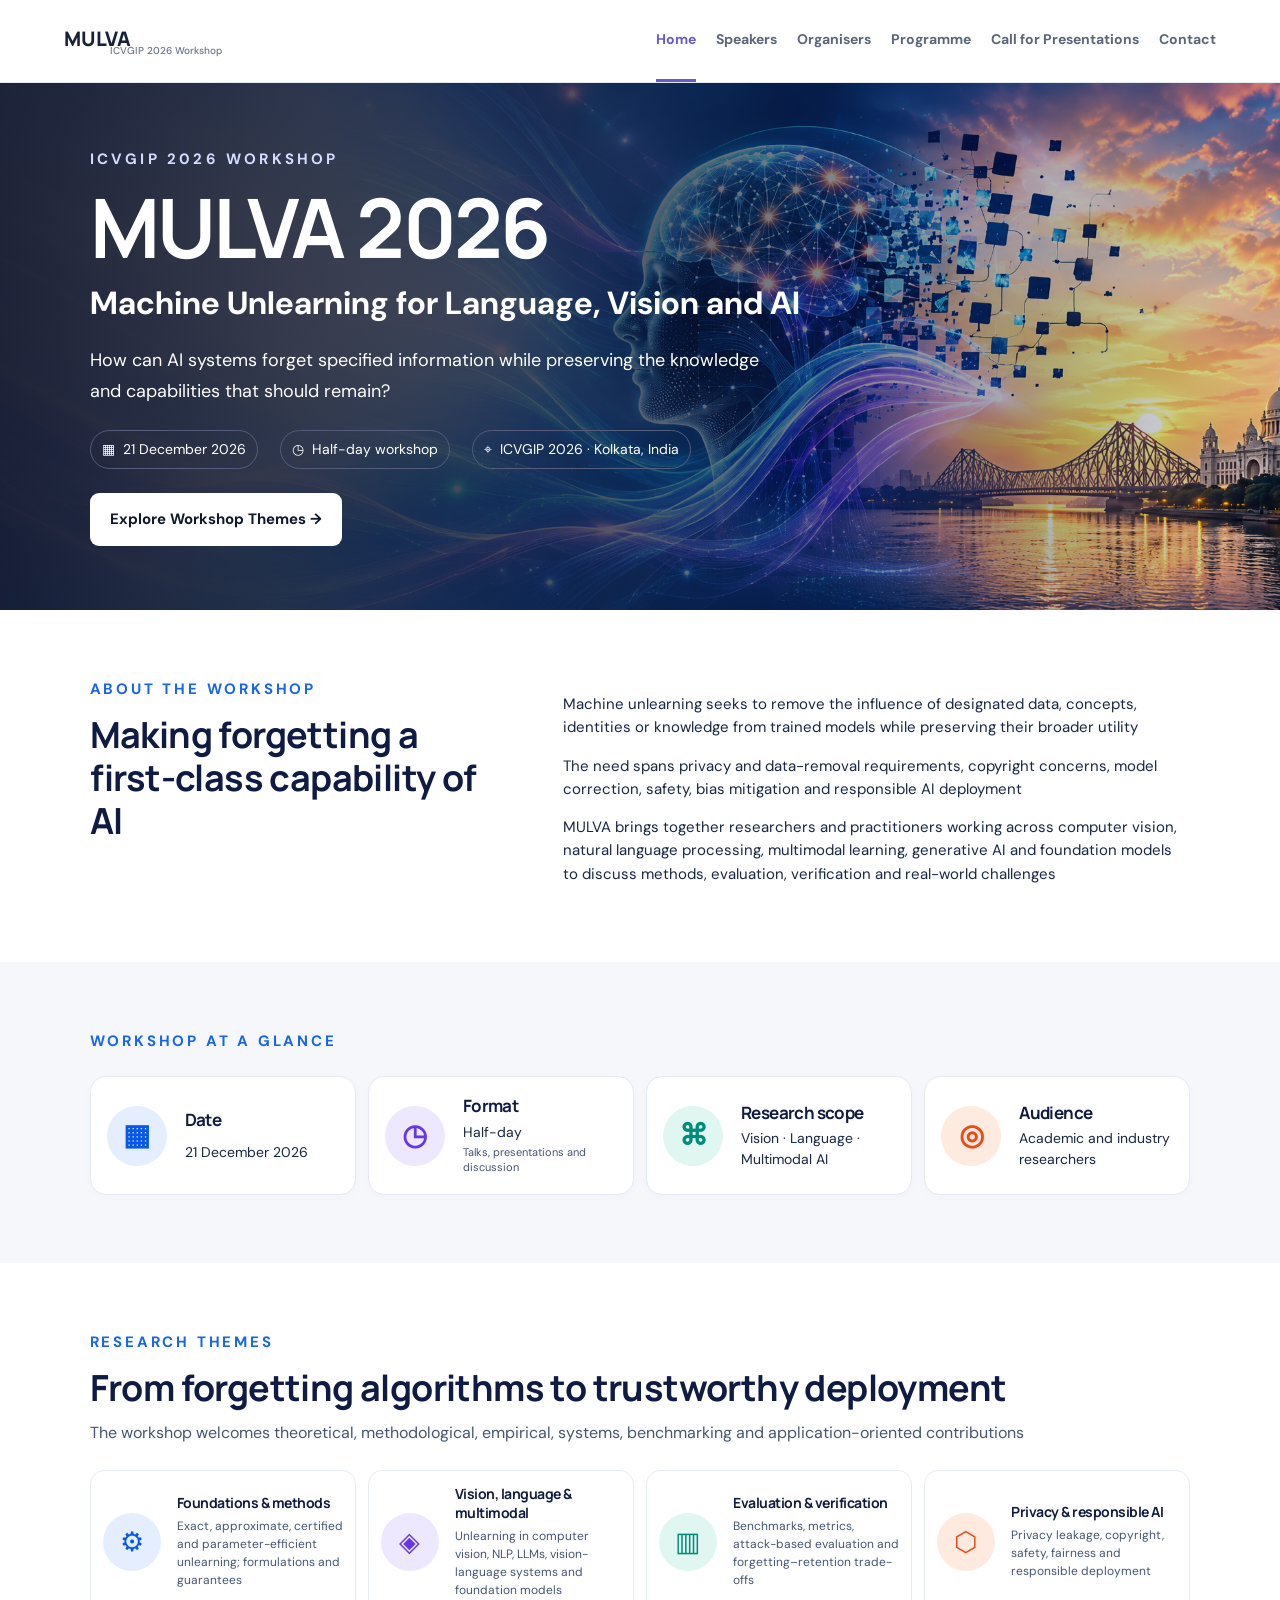
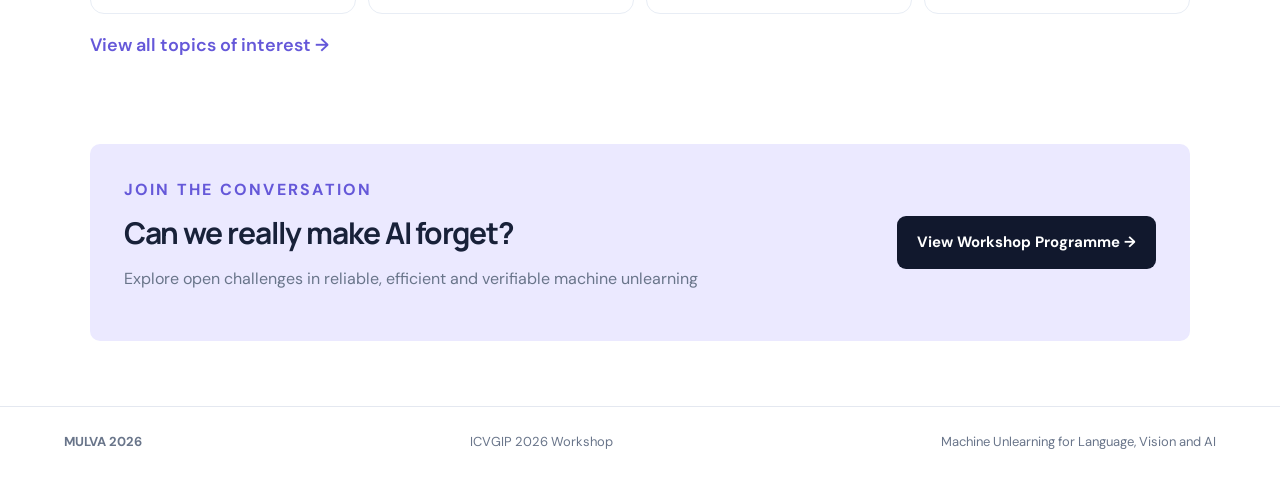
==== commit 99673d0f: "Update index.html" ====
--- a/index.html
+++ b/index.html
@@ -2,179 +2,663 @@
 <html lang="en">
 <head>
   <meta charset="utf-8">
-  <meta name="viewport" content="width=device-width,initial-scale=1">
+  <meta name="viewport" content="width=device-width, initial-scale=1">
   <meta name="description" content="MULVA 2026: Machine Unlearning for Language, Vision and AI — ICVGIP 2026 workshop">
-  <title>Contact | MULVA 2026</title>
+  <title>Home | MULVA 2026</title>
   <link rel="stylesheet" href="assets/style.css">
 
   <style>
-    /* Brand styling consistent with the other pages */
-    .header .brand {
+    /* Homepage readability improvements */
+    body {
+      font-size: 17px;
+    }
+
+    .nav a {
+      font-size: 14px;
+    }
+
+    .button {
+      font-size: 15px;
+      padding: 14px 20px;
+    }
+
+    .eyebrow {
+      font-size: 12px;
+    }
+
+    .copy p,
+    .muted {
+      font-size: 16px;
+      line-height: 1.75;
+    }
+
+    .section h2 {
+      font-size: clamp(30px, 3.5vw, 42px);
+    }
+
+    .card {
+      padding: 25px;
+    }
+
+    .card h3 {
+      font-size: 19px;
+      line-height: 1.4;
+    }
+
+    .card p {
+      font-size: 15px;
+      line-height: 1.65;
+    }
+
+    .cta h2 {
+      font-size: 32px;
+    }
+
+    .cta p {
+      font-size: 16px;
+    }
+
+    .email {
+      font-size: 14px;
+    }
+
+    .footer {
+      font-size: 13px;
+    }
+
+    /* Full-width photographic hero banner */
+    .hero-banner {
+      position: relative;
+      width: 100%;
+      min-height: 520px;
+      box-sizing: border-box;
+      overflow: hidden;
       display: flex;
-      flex-direction: column;
-      align-items: flex-start;
-      justify-content: center;
-      font-size: 28px;
-      font-weight: 800;
-      line-height: 1.15;
-      text-decoration: none;
-    }
-
-    .header .brand small {
+      align-items: center;
+      padding: 64px clamp(24px, 7vw, 100px);
+      background: #11172b;
+      isolation: isolate;
+      border-radius: 0;
+    }
+
+    .hero-banner-image {
+      position: absolute;
+      inset: 0;
       display: block;
-      margin-top: 5px;
-      font-size: 16px;
-      font-weight: 600;
-      line-height: 1.3;
-    }
-
-    /* Full-width hero banner */
-    .pagehero {
-      position: relative;
-      isolation: isolate;
-      display: flex;
-      flex-direction: column;
-      justify-content: center;
-      min-height: 330px;
-      padding: 54px clamp(24px, 6vw, 88px);
-      overflow: hidden;
-      color: #fff;
-      background: #111827 url("assets/mulva-hero.png") center 48% / cover no-repeat;
-      border-radius: 0;
-    }
-
-    .pagehero::before {
+      width: 100%;
+      height: 100%;
+      object-fit: cover;
+      object-position: center;
+      z-index: -2;
+    }
+
+    .hero-banner::after {
       content: "";
       position: absolute;
       inset: 0;
-      z-index: -1;
       background: linear-gradient(
         90deg,
-        rgba(5, 12, 28, .88) 0%,
-        rgba(5, 12, 28, .68) 48%,
-        rgba(5, 12, 28, .25) 100%
+        rgba(8, 13, 35, 0.90) 0%,
+        rgba(8, 13, 35, 0.72) 45%,
+        rgba(8, 13, 35, 0.12) 100%
       );
-    }
-
-    .pagehero .eyebrow {
-      margin: 0 0 14px;
-      color: #fff;
+      z-index: -1;
+      pointer-events: none;
+    }
+
+    .hero-banner-overlay {
+      position: relative;
+      width: 100%;
+      max-width: 850px;
+      color: #ffffff;
+    }
+
+    .hero-banner-overlay h1 {
+      margin: 12px 0;
+      color: #ffffff;
+      font-size: clamp(48px, 7vw, 82px);
+      line-height: 1.05;
+    }
+
+    .hero-banner-overlay .subtitle {
+      font-size: clamp(22px, 3vw, 32px);
+      line-height: 1.35;
+      color: #ffffff;
+    }
+
+    .hero-banner-overlay p:not(.eyebrow):not(.subtitle) {
+      max-width: 700px;
+      font-size: 18px;
+      line-height: 1.7;
+      color: #ffffff;
+    }
+
+    .hero-banner-overlay .eyebrow {
+      color: #d4dcff;
+    }
+
+    .hero-banner-overlay .meta {
+      display: flex;
+      flex-wrap: wrap;
+      gap: 12px 22px;
+      margin: 24px 0;
+    }
+
+    .hero-banner-overlay .meta span {
+      color: #ffffff;
+      font-size: 14px;
+    }
+
+    .hero-banner-overlay .button {
+      display: inline-block;
+    }
+
+    /* Research-theme cards */
+    .theme-card-icon {
+      display: inline-grid;
+      place-items: center;
+      width: 48px;
+      height: 48px;
+      border-radius: 14px;
+      background: #eeedff;
+      color: var(--purple);
+      font-size: 25px;
+      margin-bottom: 8px;
+    }
+
+    /* Tablet layout */
+    @media (max-width: 980px) {
+      .nav a {
+        font-size: 12px;
+      }
+
+      .card {
+        padding: 20px;
+      }
+    }
+
+    /* Mobile layout */
+    @media (max-width: 740px) {
+      body {
+        font-size: 16px;
+      }
+
+      .hero-banner {
+        min-height: 540px;
+        padding: 44px 24px;
+      }
+
+      .hero-banner-image {
+        object-position: 60% center;
+      }
+
+      .hero-banner-overlay h1 {
+        font-size: clamp(44px, 12vw, 60px);
+      }
+
+      .hero-banner-overlay .subtitle {
+        font-size: 22px;
+      }
+
+      .hero-banner-overlay p:not(.eyebrow):not(.subtitle) {
+        font-size: 16px;
+      }
+
+      .hero-banner-overlay .meta {
+        gap: 10px 16px;
+      }
+
+      .copy p,
+      .muted {
+        font-size: 16px;
+      }
+
+      .card h3 {
+        font-size: 19px;
+      }
+
+      .card p {
+        font-size: 16px;
+      }
+
+      .cta h2 {
+        font-size: 28px;
+      }
+
+      .footer {
+        font-size: 12px;
+      }
+    }
+    
+/* ==========================================
+   Reference design: typography and card layout
+   ========================================== */
+
+/* Section headings */
+.section h2 {
+  font-size: clamp(29px, 3vw, 36px);
+  line-height: 1.2;
+  letter-spacing: -0.6px;
+  color: #101b43;
+  margin-top: 8px;
+  margin-bottom: 12px;
+}
+
+.section > .eyebrow,
+.section > div > .eyebrow {
+  font-size: 12px;
+  font-weight: 700;
+  letter-spacing: 3px;
+  line-height: 1.5;
+  color: #1765ed;
+}
+
+.section > .muted {
+  font-size: 16px;
+  line-height: 1.55;
+  color: #465574;
+  margin-top: 6px;
+  margin-bottom: 16px;
+}
+
+/* Shared card grid */
+.section .grid {
+  display: grid;
+  grid-template-columns: repeat(4, minmax(0, 1fr));
+  gap: 12px;
+  align-items: stretch;
+}
+
+/* Workshop at a Glance cards */
+.section.wash .card {
+  display: grid;
+  grid-template-columns: 64px minmax(0, 1fr);
+  grid-template-rows: auto auto;
+  column-gap: 14px;
+  align-content: center;
+  align-items: center;
+  min-width: 0;
+  min-height: 100px;
+  padding: 18px 16px;
+  background: #ffffff;
+  border: 1px solid #e3eaf6;
+  border-radius: 16px;
+  box-shadow: 0 2px 8px rgba(28, 58, 110, 0.025);
+}
+
+.section.wash .card .num {
+  grid-column: 1;
+  grid-row: 1 / 3;
+  display: grid;
+  place-items: center;
+  width: 60px;
+  height: 60px;
+  margin: 0;
+  border-radius: 50%;
+  background: #e4eeff;
+  color: #0758e8;
+  font-size: 29px;
+  line-height: 1;
+}
+
+.section.wash .card:nth-child(2) .num {
+  background: #eee8ff;
+  color: #6637e8;
+}
+
+.section.wash .card:nth-child(3) .num {
+  background: #dff6f1;
+  color: #008c7b;
+}
+
+.section.wash .card:nth-child(4) .num {
+  background: #ffeadf;
+  color: #e84d19;
+}
+
+.section.wash .card h3 {
+  grid-column: 2;
+  grid-row: 1;
+  margin: 0 0 4px;
+  font-size: 17px;
+  line-height: 1.3;
+  color: #101b43;
+}
+
+.section.wash .card p {
+  grid-column: 2;
+  grid-row: 2;
+  margin: 0;
+  font-size: 14px;
+  line-height: 1.5;
+  color: #182747;
+}
+
+.section.wash .card p small {
+  display: block;
+  margin-top: 2px;
+  font-size: 11px;
+  line-height: 1.45;
+  color: #465574;
+}
+
+/* Research theme cards */
+.section:not(.intro):not(.wash) .grid .card {
+  display: grid;
+  grid-template-columns: 62px minmax(0, 1fr);
+  grid-template-rows: auto auto;
+  column-gap: 12px;
+  align-content: center;
+  align-items: center;
+  min-width: 0;
+  min-height: 106px;
+  padding: 14px 12px;
+  background: #ffffff;
+  border: 1px solid #e8edf5;
+  border-radius: 14px;
+  box-shadow: none;
+}
+
+.section:not(.intro):not(.wash) .theme-card-icon {
+  grid-column: 1;
+  grid-row: 1 / 3;
+  display: grid;
+  place-items: center;
+  width: 58px;
+  height: 58px;
+  margin: 0;
+  border-radius: 50%;
+  font-size: 27px;
+  line-height: 1;
+  background: #e4eeff;
+  color: #0758e8;
+}
+
+.section:not(.intro):not(.wash) .grid .card:nth-child(2) .theme-card-icon {
+  background: #eee8ff;
+  color: #6637e8;
+}
+
+.section:not(.intro):not(.wash) .grid .card:nth-child(3) .theme-card-icon {
+  background: #dff6f1;
+  color: #008c7b;
+}
+
+.section:not(.intro):not(.wash) .grid .card:nth-child(4) .theme-card-icon {
+  background: #ffeadf;
+  color: #e84d19;
+}
+
+.section:not(.intro):not(.wash) .grid .card h3 {
+  grid-column: 2;
+  grid-row: 1;
+  align-self: end;
+  margin: 0 0 4px;
+  font-size: 14px;
+  line-height: 1.35;
+  color: #101b43;
+}
+
+.section:not(.intro):not(.wash) .grid .card p {
+  grid-column: 2;
+  grid-row: 2;
+  align-self: start;
+  margin: 0;
+  font-size: 12px;
+  line-height: 1.5;
+  color: #465574;
+}
+
+/* About section typography */
+.section.intro .copy p {
+  font-size: 15px;
+  line-height: 1.55;
+  color: #182747;
+  margin-bottom: 8px;
+}
+
+/* Bottom call-to-action */
+.cta {
+  border-radius: 10px;
+}
+
+.cta h2 {
+  font-size: clamp(25px, 3vw, 30px);
+  line-height: 1.25;
+}
+
+.cta p {
+  line-height: 1.5;
+}
+
+/* Tablet */
+@media (max-width: 980px) {
+  .section .grid {
+    grid-template-columns: repeat(2, minmax(0, 1fr));
+  }
+
+  .section.wash .card,
+  .section:not(.intro):not(.wash) .grid .card {
+    min-height: 100px;
+  }
+}
+
+/* Mobile */
+@media (max-width: 560px) {
+  .section .grid {
+    grid-template-columns: 1fr;
+    gap: 12px;
+  }
+
+  .section.wash .card {
+    grid-template-columns: 60px minmax(0, 1fr);
+    padding: 16px;
+  }
+
+  .section:not(.intro):not(.wash) .grid .card {
+    grid-template-columns: 60px minmax(0, 1fr);
+    padding: 15px;
+  }
+
+  .section.wash .card .num,
+  .section:not(.intro):not(.wash) .theme-card-icon {
+    width: 54px;
+    height: 54px;
+  }
+
+  .section.wash .card h3 {
+    font-size: 17px;
+  }
+
+  .section.wash .card p {
+    font-size: 14px;
+  }
+
+  .section:not(.intro):not(.wash) .grid .card h3 {
+    font-size: 15px;
+  }
+
+  .section:not(.intro):not(.wash) .grid .card p {
+    font-size: 13px;
+  }
+}
+
+    /* Slightly larger section labels and topic link */
+    .hero-banner-overlay > .eyebrow {
       font-size: 15px;
+      letter-spacing: 3.2px;
       font-weight: 700;
+    }
+
+    .section > .eyebrow,
+    .section > div > .eyebrow {
+      font-size: 15px;
       letter-spacing: 2.8px;
-      text-transform: uppercase;
-    }
-
-    .pagehero h1 {
-      max-width: 900px;
-      margin: 0 0 14px;
-      color: #fff;
-      font-size: clamp(42px, 6vw, 68px);
-      line-height: 1.08;
-    }
-
-    .pagehero > p:last-child {
-      max-width: 760px;
-      margin: 0;
-      color: rgba(255, 255, 255, .94);
-      font-size: clamp(17px, 2vw, 21px);
-      line-height: 1.55;
-    }
-
-    .contact .card {
-      height: 100%;
-    }
-
-    .contact .card h2 {
-      margin-top: .2rem;
-    }
-
-    .contact .card a {
-      overflow-wrap: anywhere;
-    }
-
-    @media (max-width: 640px) {
-      .header .brand {
-        font-size: 24px;
-      }
-
-      .header .brand small {
-        font-size: 14px;
-      }
-
-      .pagehero {
-        min-height: 290px;
-        padding: 42px 24px;
-        background-position: center center;
-      }
-
-      .pagehero::before {
-        background: linear-gradient(
-          90deg,
-          rgba(5, 12, 28, .88),
-          rgba(5, 12, 28, .58)
-        );
-      }
-
-      .pagehero .eyebrow {
+      font-weight: 700;
+    }
+
+    .section.intro .eyebrow,
+    .section.wash > .eyebrow,
+    .section:not(.intro):not(.wash) > .eyebrow {
+      font-size: 15px;
+    }
+
+    .section > p > a.email {
+      display: inline-block;
+      font-size: 18px;
+      font-weight: 600;
+      line-height: 1.5;
+    }
+
+    @media (max-width: 740px) {
+      .hero-banner-overlay > .eyebrow,
+      .section > .eyebrow,
+      .section > div > .eyebrow {
         font-size: 13px;
-        letter-spacing: 2px;
-      }
-
-      .pagehero h1 {
-        font-size: clamp(38px, 10vw, 48px);
-      }
-    }
+        letter-spacing: 2.2px;
+      }
+
+      .section > p > a.email {
+        font-size: 17px;
+      }
+    }
+
   </style>
 </head>
 
 <body>
   <header class="header">
     <a class="brand" href="index.html">
-      <span>MULVA</span>
+      MULVA
       <small>ICVGIP 2026 Workshop</small>
     </a>
 
-    <button class="toggle" aria-label="Toggle navigation" aria-expanded="false">☰</button>
+    <button
+      class="toggle"
+      aria-label="Toggle navigation"
+      aria-expanded="false"
+    >☰</button>
 
     <nav class="nav">
-      <a href="index.html">Home</a>
+      <a class="active" href="index.html">Home</a>
       <a href="speakers.html">Speakers</a>
       <a href="organisers.html">Organisers</a>
       <a href="program.html">Programme</a>
-      <a href="call-for-presentations.html">Call for Papers</a>
-      <a class="active" href="contact.html">Contact</a>
+      <a href="call-for-presentations.html">Call for Presentations</a>
+      <a href="contact.html">Contact</a>
     </nav>
   </header>
 
   <main>
-    <section class="pagehero">
-      <p class="eyebrow">ICVGIP 2026 Workshop</p>
-      <h1>Contact</h1>
-      <p>For enquiries about MULVA 2026, contact the workshop primary contact</p>
+    <!-- Full-width hero banner -->
+    <section class="hero-banner">
+      <img
+        src="assets/mulva-hero.png"
+        alt="AI neural network and machine unlearning visual against a Kolkata riverside sunset"
+        class="hero-banner-image"
+      >
+
+      <div class="hero-banner-overlay">
+        <p class="eyebrow">ICVGIP 2026 Workshop</p>
+        <h1>MULVA 2026</h1>
+        <p class="subtitle">Machine Unlearning for Language, Vision and AI</p>
+        <p>How can AI systems forget specified information while preserving the knowledge and capabilities that should remain?</p>
+
+        <div class="meta">
+          <span>▦ &nbsp;21 December 2026</span>
+          <span>◷ &nbsp;Half-day workshop</span>
+          <span>⌖ &nbsp;ICVGIP 2026 · Kolkata, India</span>
+        </div>
+
+        <a class="button" href="call-for-presentations.html">Explore Workshop Themes →</a>
+      </div>
     </section>
 
-    <section class="section content contact">
-      <article class="card">
-        <p class="eyebrow">Primary Contact</p>
-        <h2>Biswajit Chatterjee</h2>
-        <p class="aff">TCS Research</p>
-
-        <p>
-          <a href="mailto:chatterjee.biswajit1@tcs.com">chatterjee.biswajit1@tcs.com</a>
-        </p>
-
-        <p>
-          <a href="mailto:b.chatterjee007@gmail.com">b.chatterjee007@gmail.com</a>
-        </p>
-      </article>
-
-      <article class="card">
-        <h2>About MULVA</h2>
-        <p><b>MULVA:</b> Machine Unlearning for Language, Vision and AI</p>
-        <p>Half-day workshop at ICVGIP 2026</p>
-        <p>Workshop date: 21 December 2026</p>
-      </article>
+    <section class="section intro">
+      <div>
+        <p class="eyebrow">About the workshop</p>
+        <h2>Making forgetting a first-class capability of AI</h2>
+      </div>
+
+      <div class="copy">
+        <p>Machine unlearning seeks to remove the influence of designated data, concepts, identities or knowledge from trained models while preserving their broader utility</p>
+        <p>The need spans privacy and data-removal requirements, copyright concerns, model correction, safety, bias mitigation and responsible AI deployment</p>
+        <p>MULVA brings together researchers and practitioners working across computer vision, natural language processing, multimodal learning, generative AI and foundation models to discuss methods, evaluation, verification and real-world challenges</p>
+      </div>
+    </section>
+
+    <section class="section wash">
+      <p class="eyebrow">Workshop at a glance</p>
+
+      <div class="grid">
+        <article class="card">
+          <span class="num">▦</span>
+          <h3>Date</h3>
+          <p>21 December 2026</p>
+        </article>
+
+        <article class="card">
+          <span class="num">◷</span>
+          <h3>Format</h3>
+          <p>Half-day<br><small>Talks, presentations and discussion</small></p>
+        </article>
+
+        <article class="card">
+          <span class="num">⌘</span>
+          <h3>Research scope</h3>
+          <p>Vision · Language · Multimodal AI</p>
+        </article>
+
+        <article class="card">
+          <span class="num">◎</span>
+          <h3>Audience</h3>
+          <p>Academic and industry researchers</p>
+        </article>
+      </div>
+    </section>
+
+    <section class="section">
+      <p class="eyebrow">Research themes</p>
+      <h2>From forgetting algorithms to trustworthy deployment</h2>
+      <p class="muted">The workshop welcomes theoretical, methodological, empirical, systems, benchmarking and application-oriented contributions</p>
+
+      <div class="grid">
+        <article class="card">
+          <span class="theme-card-icon" aria-hidden="true">⚙</span>
+          <h3>Foundations &amp; methods</h3>
+          <p>Exact, approximate, certified and parameter-efficient unlearning; formulations and guarantees</p>
+        </article>
+
+        <article class="card">
+          <span class="theme-card-icon" aria-hidden="true">◈</span>
+          <h3>Vision, language &amp; multimodal</h3>
+          <p>Unlearning in computer vision, NLP, LLMs, vision-language systems and foundation models</p>
+        </article>
+
+        <article class="card">
+          <span class="theme-card-icon" aria-hidden="true">▥</span>
+          <h3>Evaluation &amp; verification</h3>
+          <p>Benchmarks, metrics, attack-based evaluation and forgetting–retention trade-offs</p>
+        </article>
+
+        <article class="card">
+          <span class="theme-card-icon" aria-hidden="true">⬡</span>
+          <h3>Privacy &amp; responsible AI</h3>
+          <p>Privacy leakage, copyright, safety, fairness and responsible deployment</p>
+        </article>
+      </div>
+
+      <p><a class="email" href="call-for-presentations.html">View all topics of interest →</a></p>
+    </section>
+
+    <section class="cta">
+      <div>
+        <p class="eyebrow">Join the conversation</p>
+        <h2>Can we really make AI forget?</h2>
+        <p class="muted">Explore open challenges in reliable, efficient and verifiable machine unlearning</p>
+      </div>
+
+      <a class="button darkbutton" href="program.html">View Workshop Programme →</a>
     </section>
   </main>
 
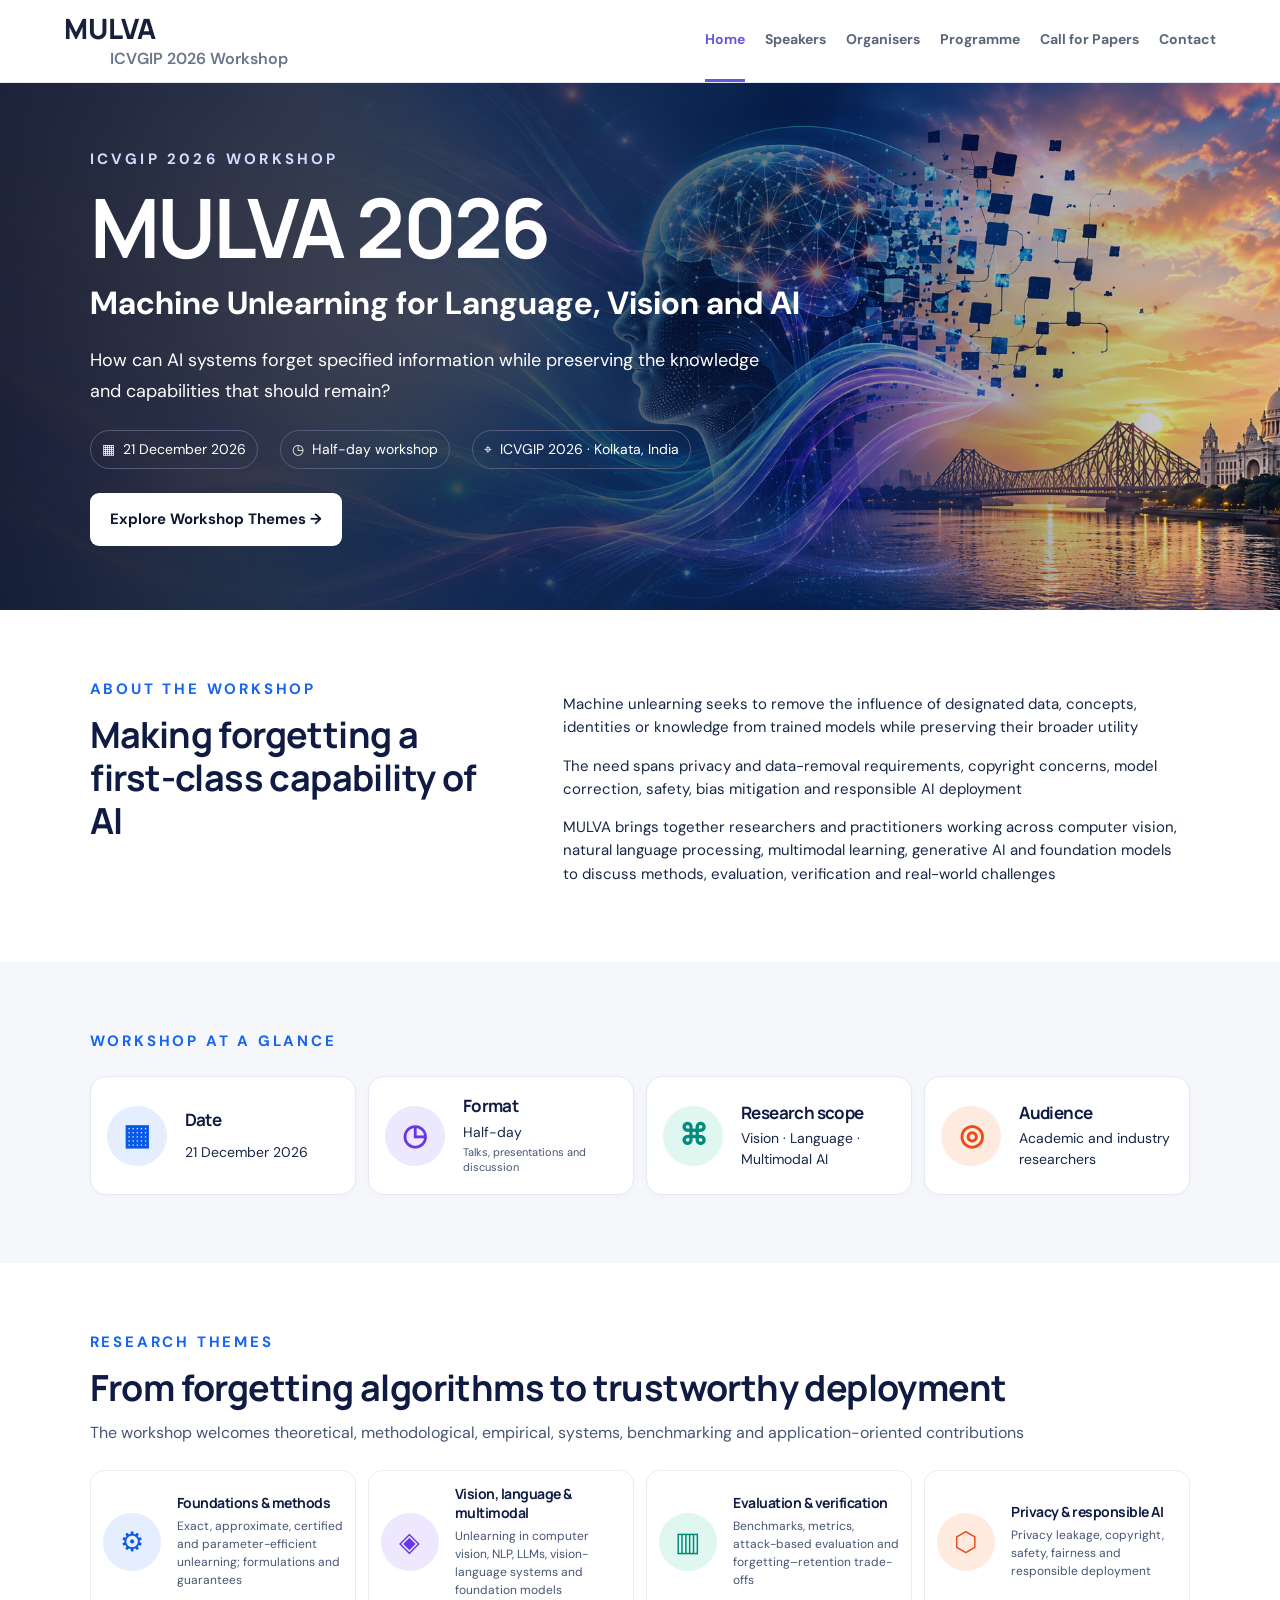
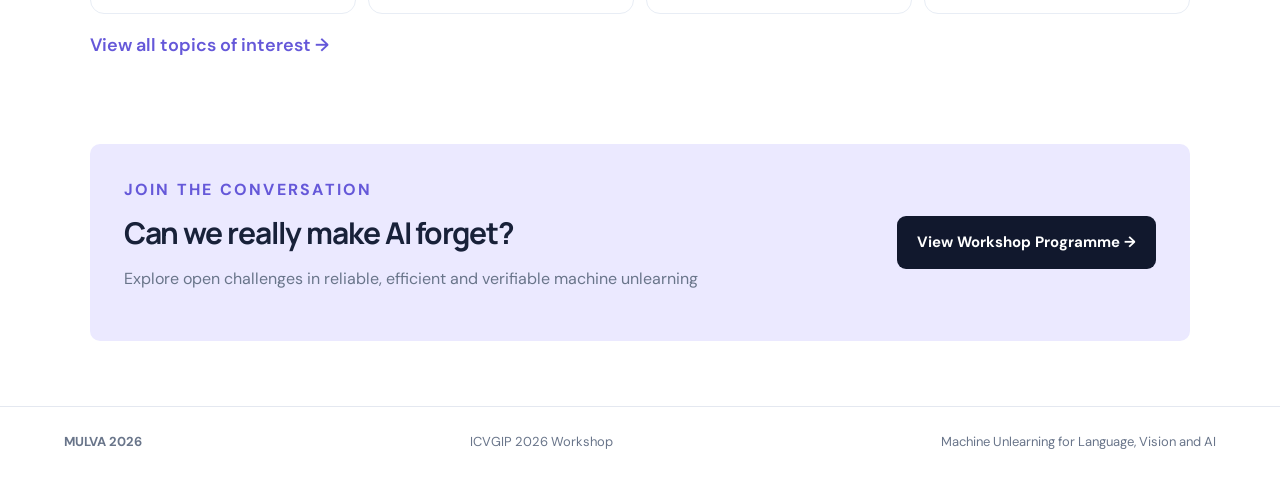
==== commit 1309fecc: "Update index.html" ====
--- a/index.html
+++ b/index.html
@@ -8,6 +8,36 @@
   <link rel="stylesheet" href="assets/style.css">
 
   <style>
+    /* Consistent workshop branding */
+    .header .brand {
+      display: flex;
+      flex-direction: column;
+      align-items: flex-start;
+      justify-content: center;
+      font-size: 28px;
+      font-weight: 800;
+      line-height: 1.15;
+      text-decoration: none;
+    }
+
+    .header .brand small {
+      display: block;
+      margin-top: 5px;
+      font-size: 16px;
+      font-weight: 600;
+      line-height: 1.3;
+    }
+
+    @media (max-width: 640px) {
+      .header .brand {
+        font-size: 24px;
+      }
+
+      .header .brand small {
+        font-size: 14px;
+      }
+    }
+
     /* Homepage readability improvements */
     body {
       font-size: 17px;
@@ -229,259 +259,259 @@
         font-size: 12px;
       }
     }
-    
-/* ==========================================
-   Reference design: typography and card layout
-   ========================================== */
-
-/* Section headings */
-.section h2 {
-  font-size: clamp(29px, 3vw, 36px);
-  line-height: 1.2;
-  letter-spacing: -0.6px;
-  color: #101b43;
-  margin-top: 8px;
-  margin-bottom: 12px;
-}
-
-.section > .eyebrow,
-.section > div > .eyebrow {
-  font-size: 12px;
-  font-weight: 700;
-  letter-spacing: 3px;
-  line-height: 1.5;
-  color: #1765ed;
-}
-
-.section > .muted {
-  font-size: 16px;
-  line-height: 1.55;
-  color: #465574;
-  margin-top: 6px;
-  margin-bottom: 16px;
-}
-
-/* Shared card grid */
-.section .grid {
-  display: grid;
-  grid-template-columns: repeat(4, minmax(0, 1fr));
-  gap: 12px;
-  align-items: stretch;
-}
-
-/* Workshop at a Glance cards */
-.section.wash .card {
-  display: grid;
-  grid-template-columns: 64px minmax(0, 1fr);
-  grid-template-rows: auto auto;
-  column-gap: 14px;
-  align-content: center;
-  align-items: center;
-  min-width: 0;
-  min-height: 100px;
-  padding: 18px 16px;
-  background: #ffffff;
-  border: 1px solid #e3eaf6;
-  border-radius: 16px;
-  box-shadow: 0 2px 8px rgba(28, 58, 110, 0.025);
-}
-
-.section.wash .card .num {
-  grid-column: 1;
-  grid-row: 1 / 3;
-  display: grid;
-  place-items: center;
-  width: 60px;
-  height: 60px;
-  margin: 0;
-  border-radius: 50%;
-  background: #e4eeff;
-  color: #0758e8;
-  font-size: 29px;
-  line-height: 1;
-}
-
-.section.wash .card:nth-child(2) .num {
-  background: #eee8ff;
-  color: #6637e8;
-}
-
-.section.wash .card:nth-child(3) .num {
-  background: #dff6f1;
-  color: #008c7b;
-}
-
-.section.wash .card:nth-child(4) .num {
-  background: #ffeadf;
-  color: #e84d19;
-}
-
-.section.wash .card h3 {
-  grid-column: 2;
-  grid-row: 1;
-  margin: 0 0 4px;
-  font-size: 17px;
-  line-height: 1.3;
-  color: #101b43;
-}
-
-.section.wash .card p {
-  grid-column: 2;
-  grid-row: 2;
-  margin: 0;
-  font-size: 14px;
-  line-height: 1.5;
-  color: #182747;
-}
-
-.section.wash .card p small {
-  display: block;
-  margin-top: 2px;
-  font-size: 11px;
-  line-height: 1.45;
-  color: #465574;
-}
-
-/* Research theme cards */
-.section:not(.intro):not(.wash) .grid .card {
-  display: grid;
-  grid-template-columns: 62px minmax(0, 1fr);
-  grid-template-rows: auto auto;
-  column-gap: 12px;
-  align-content: center;
-  align-items: center;
-  min-width: 0;
-  min-height: 106px;
-  padding: 14px 12px;
-  background: #ffffff;
-  border: 1px solid #e8edf5;
-  border-radius: 14px;
-  box-shadow: none;
-}
-
-.section:not(.intro):not(.wash) .theme-card-icon {
-  grid-column: 1;
-  grid-row: 1 / 3;
-  display: grid;
-  place-items: center;
-  width: 58px;
-  height: 58px;
-  margin: 0;
-  border-radius: 50%;
-  font-size: 27px;
-  line-height: 1;
-  background: #e4eeff;
-  color: #0758e8;
-}
-
-.section:not(.intro):not(.wash) .grid .card:nth-child(2) .theme-card-icon {
-  background: #eee8ff;
-  color: #6637e8;
-}
-
-.section:not(.intro):not(.wash) .grid .card:nth-child(3) .theme-card-icon {
-  background: #dff6f1;
-  color: #008c7b;
-}
-
-.section:not(.intro):not(.wash) .grid .card:nth-child(4) .theme-card-icon {
-  background: #ffeadf;
-  color: #e84d19;
-}
-
-.section:not(.intro):not(.wash) .grid .card h3 {
-  grid-column: 2;
-  grid-row: 1;
-  align-self: end;
-  margin: 0 0 4px;
-  font-size: 14px;
-  line-height: 1.35;
-  color: #101b43;
-}
-
-.section:not(.intro):not(.wash) .grid .card p {
-  grid-column: 2;
-  grid-row: 2;
-  align-self: start;
-  margin: 0;
-  font-size: 12px;
-  line-height: 1.5;
-  color: #465574;
-}
-
-/* About section typography */
-.section.intro .copy p {
-  font-size: 15px;
-  line-height: 1.55;
-  color: #182747;
-  margin-bottom: 8px;
-}
-
-/* Bottom call-to-action */
-.cta {
-  border-radius: 10px;
-}
-
-.cta h2 {
-  font-size: clamp(25px, 3vw, 30px);
-  line-height: 1.25;
-}
-
-.cta p {
-  line-height: 1.5;
-}
-
-/* Tablet */
-@media (max-width: 980px) {
-  .section .grid {
-    grid-template-columns: repeat(2, minmax(0, 1fr));
-  }
-
-  .section.wash .card,
-  .section:not(.intro):not(.wash) .grid .card {
-    min-height: 100px;
-  }
-}
-
-/* Mobile */
-@media (max-width: 560px) {
-  .section .grid {
-    grid-template-columns: 1fr;
-    gap: 12px;
-  }
-
-  .section.wash .card {
-    grid-template-columns: 60px minmax(0, 1fr);
-    padding: 16px;
-  }
-
-  .section:not(.intro):not(.wash) .grid .card {
-    grid-template-columns: 60px minmax(0, 1fr);
-    padding: 15px;
-  }
-
-  .section.wash .card .num,
-  .section:not(.intro):not(.wash) .theme-card-icon {
-    width: 54px;
-    height: 54px;
-  }
-
-  .section.wash .card h3 {
-    font-size: 17px;
-  }
-
-  .section.wash .card p {
-    font-size: 14px;
-  }
-
-  .section:not(.intro):not(.wash) .grid .card h3 {
-    font-size: 15px;
-  }
-
-  .section:not(.intro):not(.wash) .grid .card p {
-    font-size: 13px;
-  }
-}
+
+    /* ==========================================
+       Reference design: typography and card layout
+       ========================================== */
+
+    /* Section headings */
+    .section h2 {
+      font-size: clamp(29px, 3vw, 36px);
+      line-height: 1.2;
+      letter-spacing: -0.6px;
+      color: #101b43;
+      margin-top: 8px;
+      margin-bottom: 12px;
+    }
+
+    .section > .eyebrow,
+    .section > div > .eyebrow {
+      font-size: 12px;
+      font-weight: 700;
+      letter-spacing: 3px;
+      line-height: 1.5;
+      color: #1765ed;
+    }
+
+    .section > .muted {
+      font-size: 16px;
+      line-height: 1.55;
+      color: #465574;
+      margin-top: 6px;
+      margin-bottom: 16px;
+    }
+
+    /* Shared card grid */
+    .section .grid {
+      display: grid;
+      grid-template-columns: repeat(4, minmax(0, 1fr));
+      gap: 12px;
+      align-items: stretch;
+    }
+
+    /* Workshop at a Glance cards */
+    .section.wash .card {
+      display: grid;
+      grid-template-columns: 64px minmax(0, 1fr);
+      grid-template-rows: auto auto;
+      column-gap: 14px;
+      align-content: center;
+      align-items: center;
+      min-width: 0;
+      min-height: 100px;
+      padding: 18px 16px;
+      background: #ffffff;
+      border: 1px solid #e3eaf6;
+      border-radius: 16px;
+      box-shadow: 0 2px 8px rgba(28, 58, 110, 0.025);
+    }
+
+    .section.wash .card .num {
+      grid-column: 1;
+      grid-row: 1 / 3;
+      display: grid;
+      place-items: center;
+      width: 60px;
+      height: 60px;
+      margin: 0;
+      border-radius: 50%;
+      background: #e4eeff;
+      color: #0758e8;
+      font-size: 29px;
+      line-height: 1;
+    }
+
+    .section.wash .card:nth-child(2) .num {
+      background: #eee8ff;
+      color: #6637e8;
+    }
+
+    .section.wash .card:nth-child(3) .num {
+      background: #dff6f1;
+      color: #008c7b;
+    }
+
+    .section.wash .card:nth-child(4) .num {
+      background: #ffeadf;
+      color: #e84d19;
+    }
+
+    .section.wash .card h3 {
+      grid-column: 2;
+      grid-row: 1;
+      margin: 0 0 4px;
+      font-size: 17px;
+      line-height: 1.3;
+      color: #101b43;
+    }
+
+    .section.wash .card p {
+      grid-column: 2;
+      grid-row: 2;
+      margin: 0;
+      font-size: 14px;
+      line-height: 1.5;
+      color: #182747;
+    }
+
+    .section.wash .card p small {
+      display: block;
+      margin-top: 2px;
+      font-size: 11px;
+      line-height: 1.45;
+      color: #465574;
+    }
+
+    /* Research theme cards */
+    .section:not(.intro):not(.wash) .grid .card {
+      display: grid;
+      grid-template-columns: 62px minmax(0, 1fr);
+      grid-template-rows: auto auto;
+      column-gap: 12px;
+      align-content: center;
+      align-items: center;
+      min-width: 0;
+      min-height: 106px;
+      padding: 14px 12px;
+      background: #ffffff;
+      border: 1px solid #e8edf5;
+      border-radius: 14px;
+      box-shadow: none;
+    }
+
+    .section:not(.intro):not(.wash) .theme-card-icon {
+      grid-column: 1;
+      grid-row: 1 / 3;
+      display: grid;
+      place-items: center;
+      width: 58px;
+      height: 58px;
+      margin: 0;
+      border-radius: 50%;
+      font-size: 27px;
+      line-height: 1;
+      background: #e4eeff;
+      color: #0758e8;
+    }
+
+    .section:not(.intro):not(.wash) .grid .card:nth-child(2) .theme-card-icon {
+      background: #eee8ff;
+      color: #6637e8;
+    }
+
+    .section:not(.intro):not(.wash) .grid .card:nth-child(3) .theme-card-icon {
+      background: #dff6f1;
+      color: #008c7b;
+    }
+
+    .section:not(.intro):not(.wash) .grid .card:nth-child(4) .theme-card-icon {
+      background: #ffeadf;
+      color: #e84d19;
+    }
+
+    .section:not(.intro):not(.wash) .grid .card h3 {
+      grid-column: 2;
+      grid-row: 1;
+      align-self: end;
+      margin: 0 0 4px;
+      font-size: 14px;
+      line-height: 1.35;
+      color: #101b43;
+    }
+
+    .section:not(.intro):not(.wash) .grid .card p {
+      grid-column: 2;
+      grid-row: 2;
+      align-self: start;
+      margin: 0;
+      font-size: 12px;
+      line-height: 1.5;
+      color: #465574;
+    }
+
+    /* About section typography */
+    .section.intro .copy p {
+      font-size: 15px;
+      line-height: 1.55;
+      color: #182747;
+      margin-bottom: 8px;
+    }
+
+    /* Bottom call-to-action */
+    .cta {
+      border-radius: 10px;
+    }
+
+    .cta h2 {
+      font-size: clamp(25px, 3vw, 30px);
+      line-height: 1.25;
+    }
+
+    .cta p {
+      line-height: 1.5;
+    }
+
+    /* Tablet */
+    @media (max-width: 980px) {
+      .section .grid {
+        grid-template-columns: repeat(2, minmax(0, 1fr));
+      }
+
+      .section.wash .card,
+      .section:not(.intro):not(.wash) .grid .card {
+        min-height: 100px;
+      }
+    }
+
+    /* Mobile */
+    @media (max-width: 560px) {
+      .section .grid {
+        grid-template-columns: 1fr;
+        gap: 12px;
+      }
+
+      .section.wash .card {
+        grid-template-columns: 60px minmax(0, 1fr);
+        padding: 16px;
+      }
+
+      .section:not(.intro):not(.wash) .grid .card {
+        grid-template-columns: 60px minmax(0, 1fr);
+        padding: 15px;
+      }
+
+      .section.wash .card .num,
+      .section:not(.intro):not(.wash) .theme-card-icon {
+        width: 54px;
+        height: 54px;
+      }
+
+      .section.wash .card h3 {
+        font-size: 17px;
+      }
+
+      .section.wash .card p {
+        font-size: 14px;
+      }
+
+      .section:not(.intro):not(.wash) .grid .card h3 {
+        font-size: 15px;
+      }
+
+      .section:not(.intro):not(.wash) .grid .card p {
+        font-size: 13px;
+      }
+    }
 
     /* Slightly larger section labels and topic link */
     .hero-banner-overlay > .eyebrow {
@@ -522,14 +552,13 @@
         font-size: 17px;
       }
     }
-
   </style>
 </head>
 
 <body>
   <header class="header">
     <a class="brand" href="index.html">
-      MULVA
+      <span>MULVA</span>
       <small>ICVGIP 2026 Workshop</small>
     </a>
 
@@ -544,7 +573,7 @@
       <a href="speakers.html">Speakers</a>
       <a href="organisers.html">Organisers</a>
       <a href="program.html">Programme</a>
-      <a href="call-for-presentations.html">Call for Presentations</a>
+      <a href="call-for-presentations.html">Call for Papers</a>
       <a href="contact.html">Contact</a>
     </nav>
   </header>
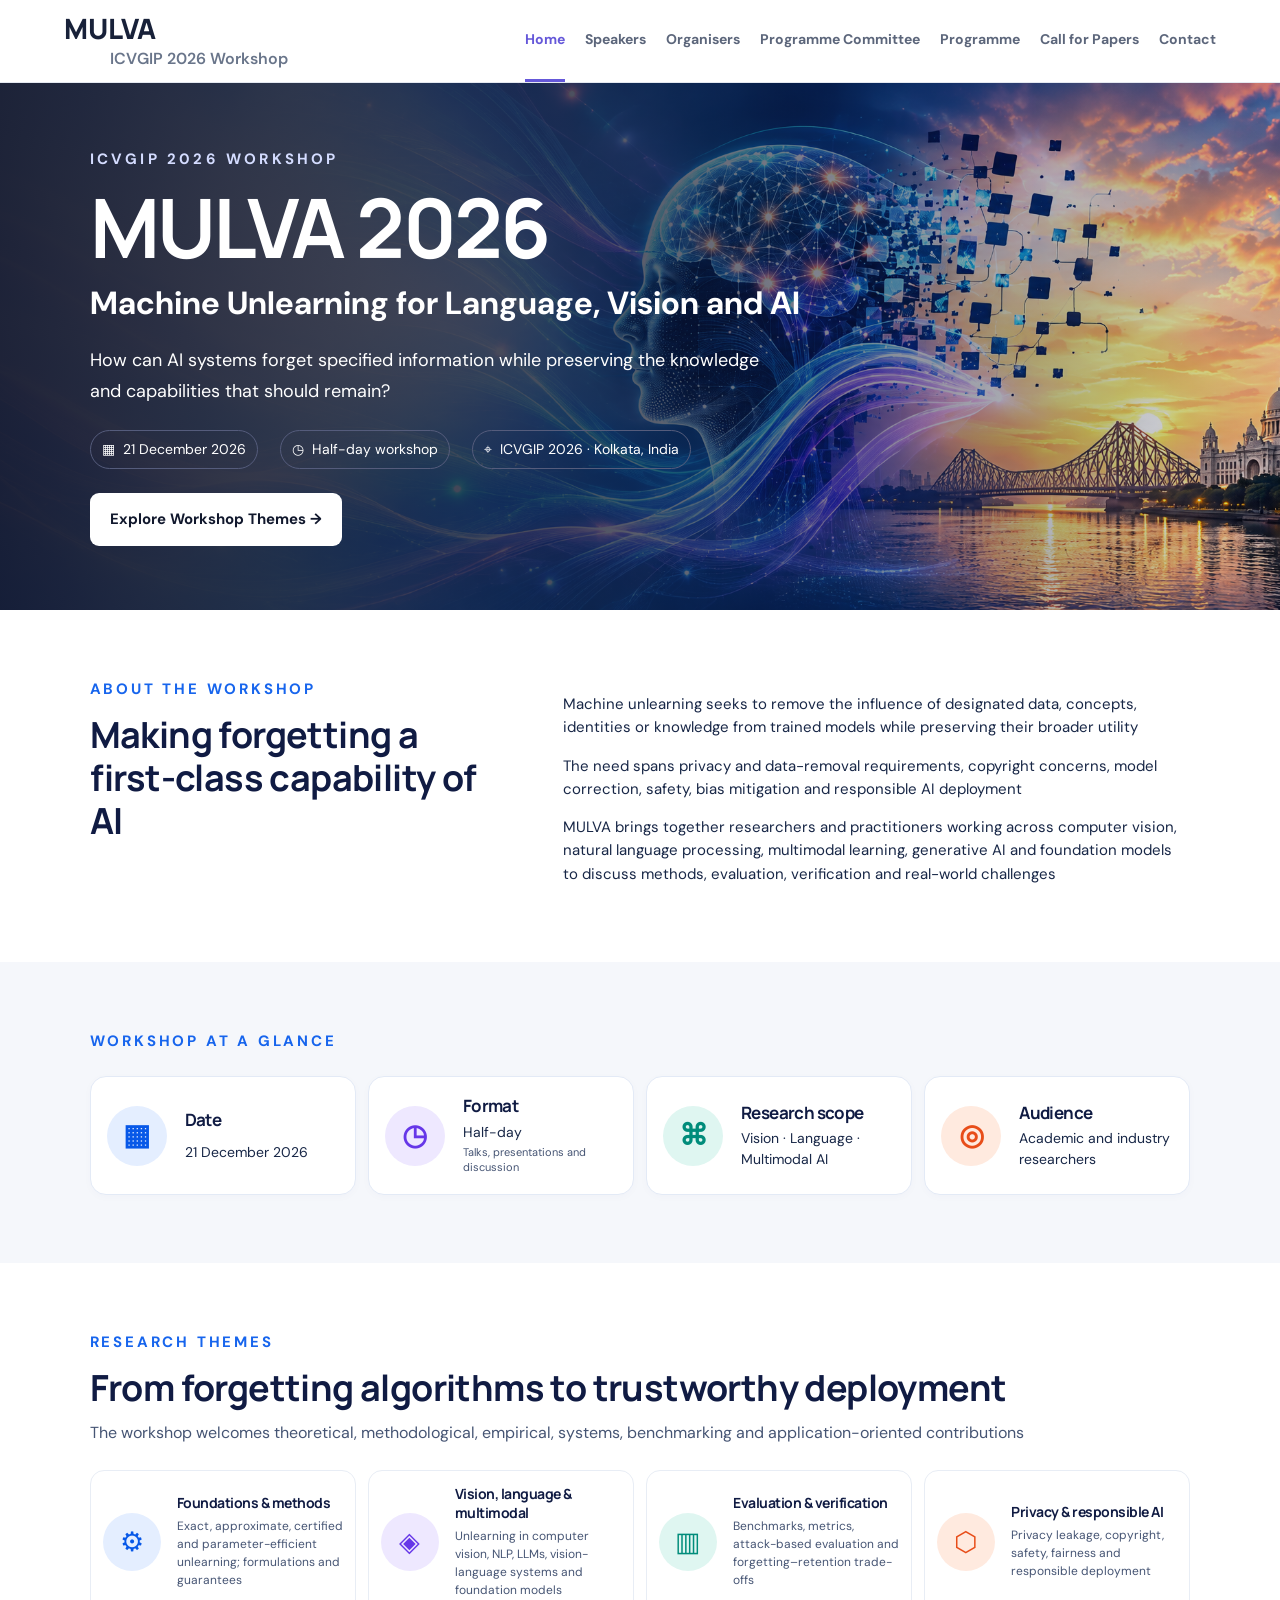
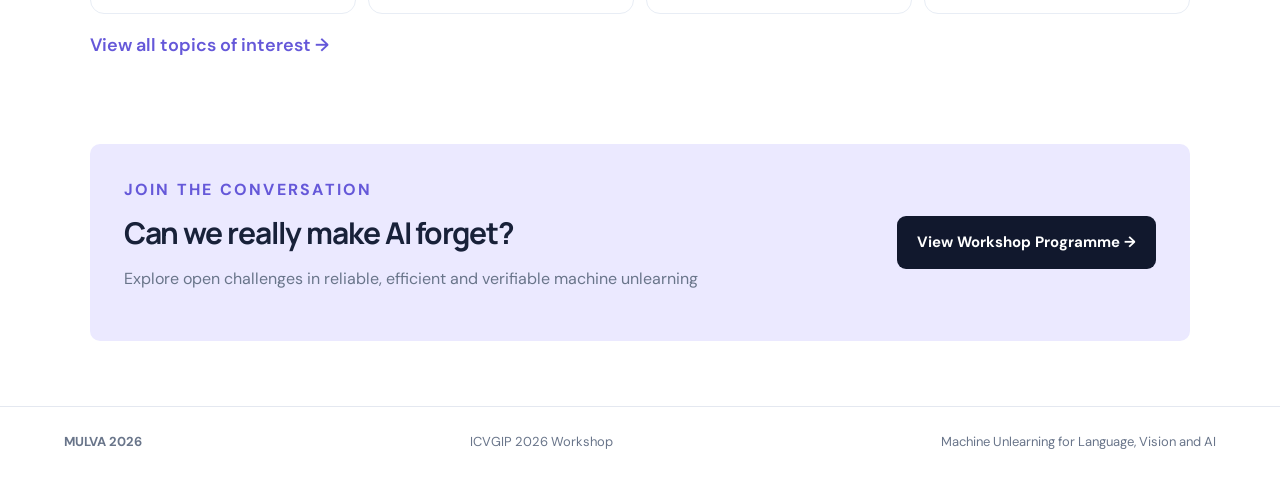
==== commit b44b6641: "Update index.html" ====
--- a/index.html
+++ b/index.html
@@ -572,6 +572,7 @@
       <a class="active" href="index.html">Home</a>
       <a href="speakers.html">Speakers</a>
       <a href="organisers.html">Organisers</a>
+      <a href="program-committee.html">Programme Committee</a>
       <a href="program.html">Programme</a>
       <a href="call-for-presentations.html">Call for Papers</a>
       <a href="contact.html">Contact</a>
